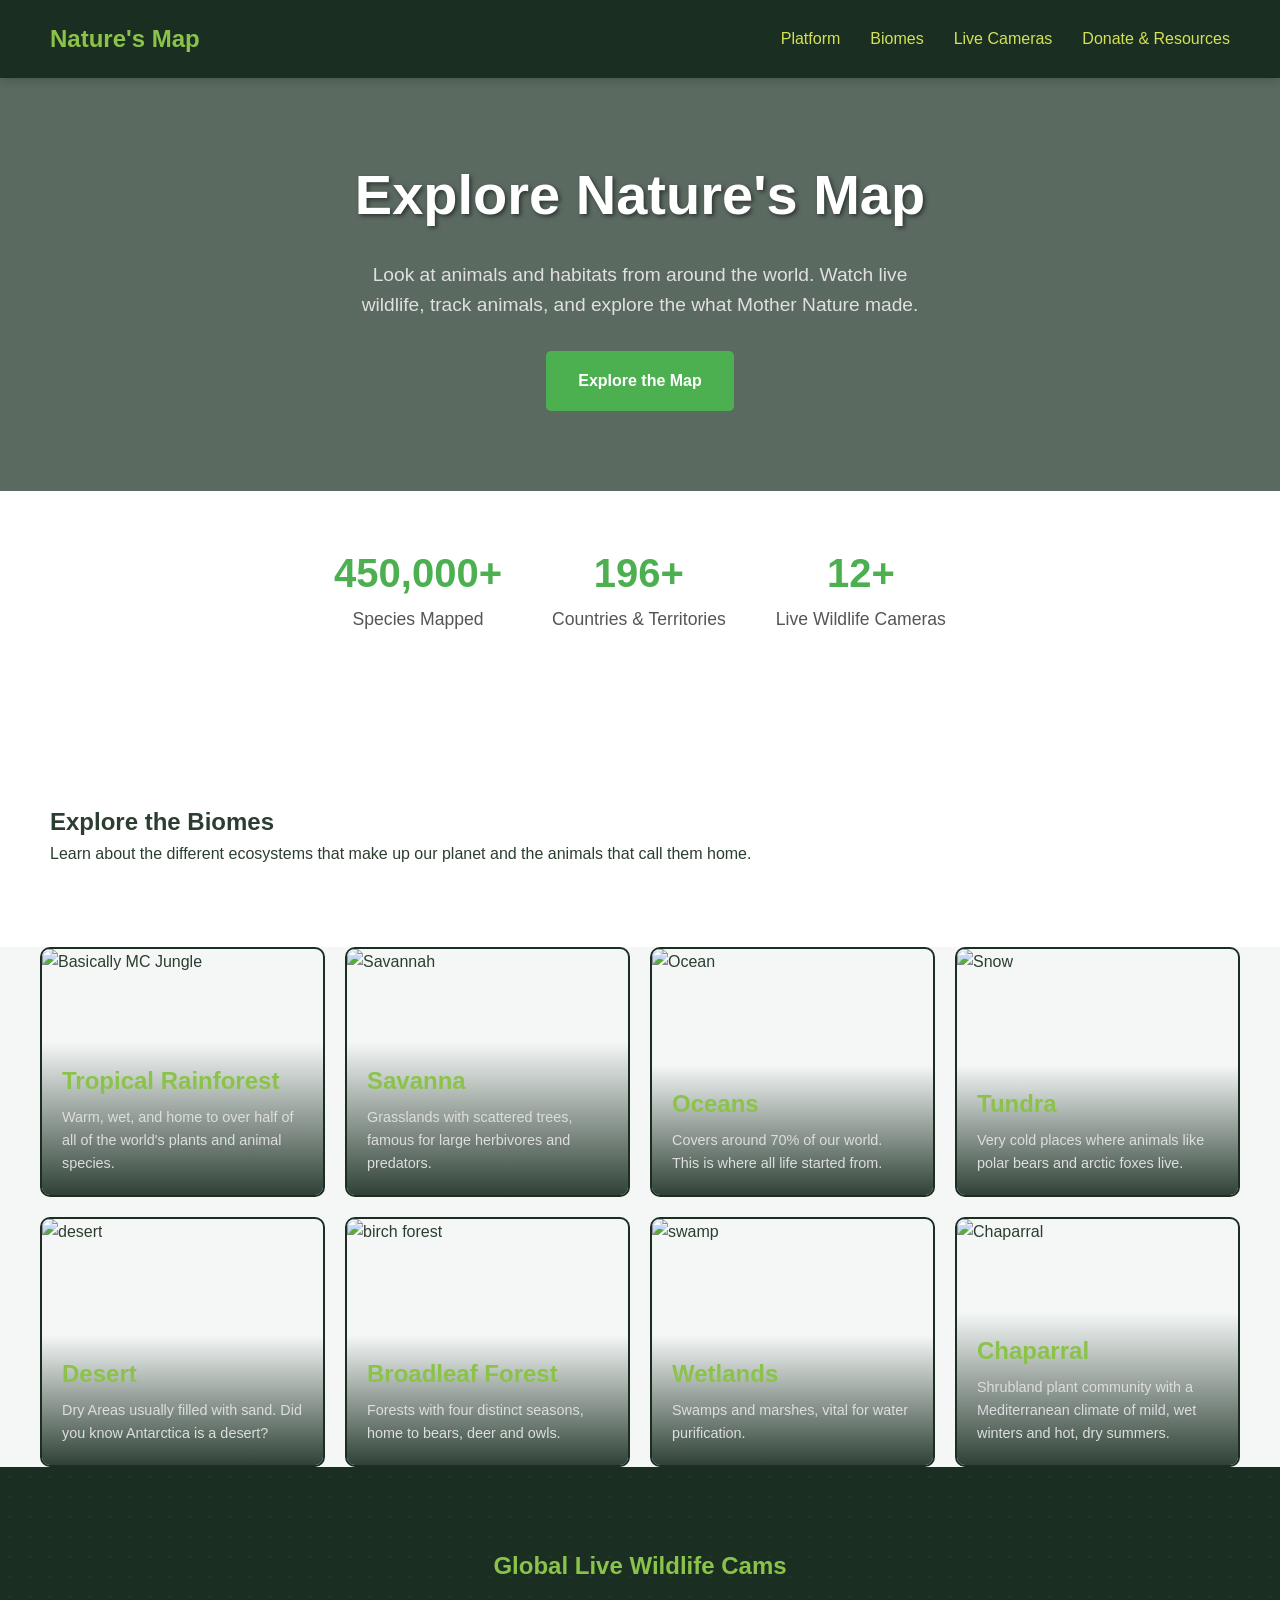
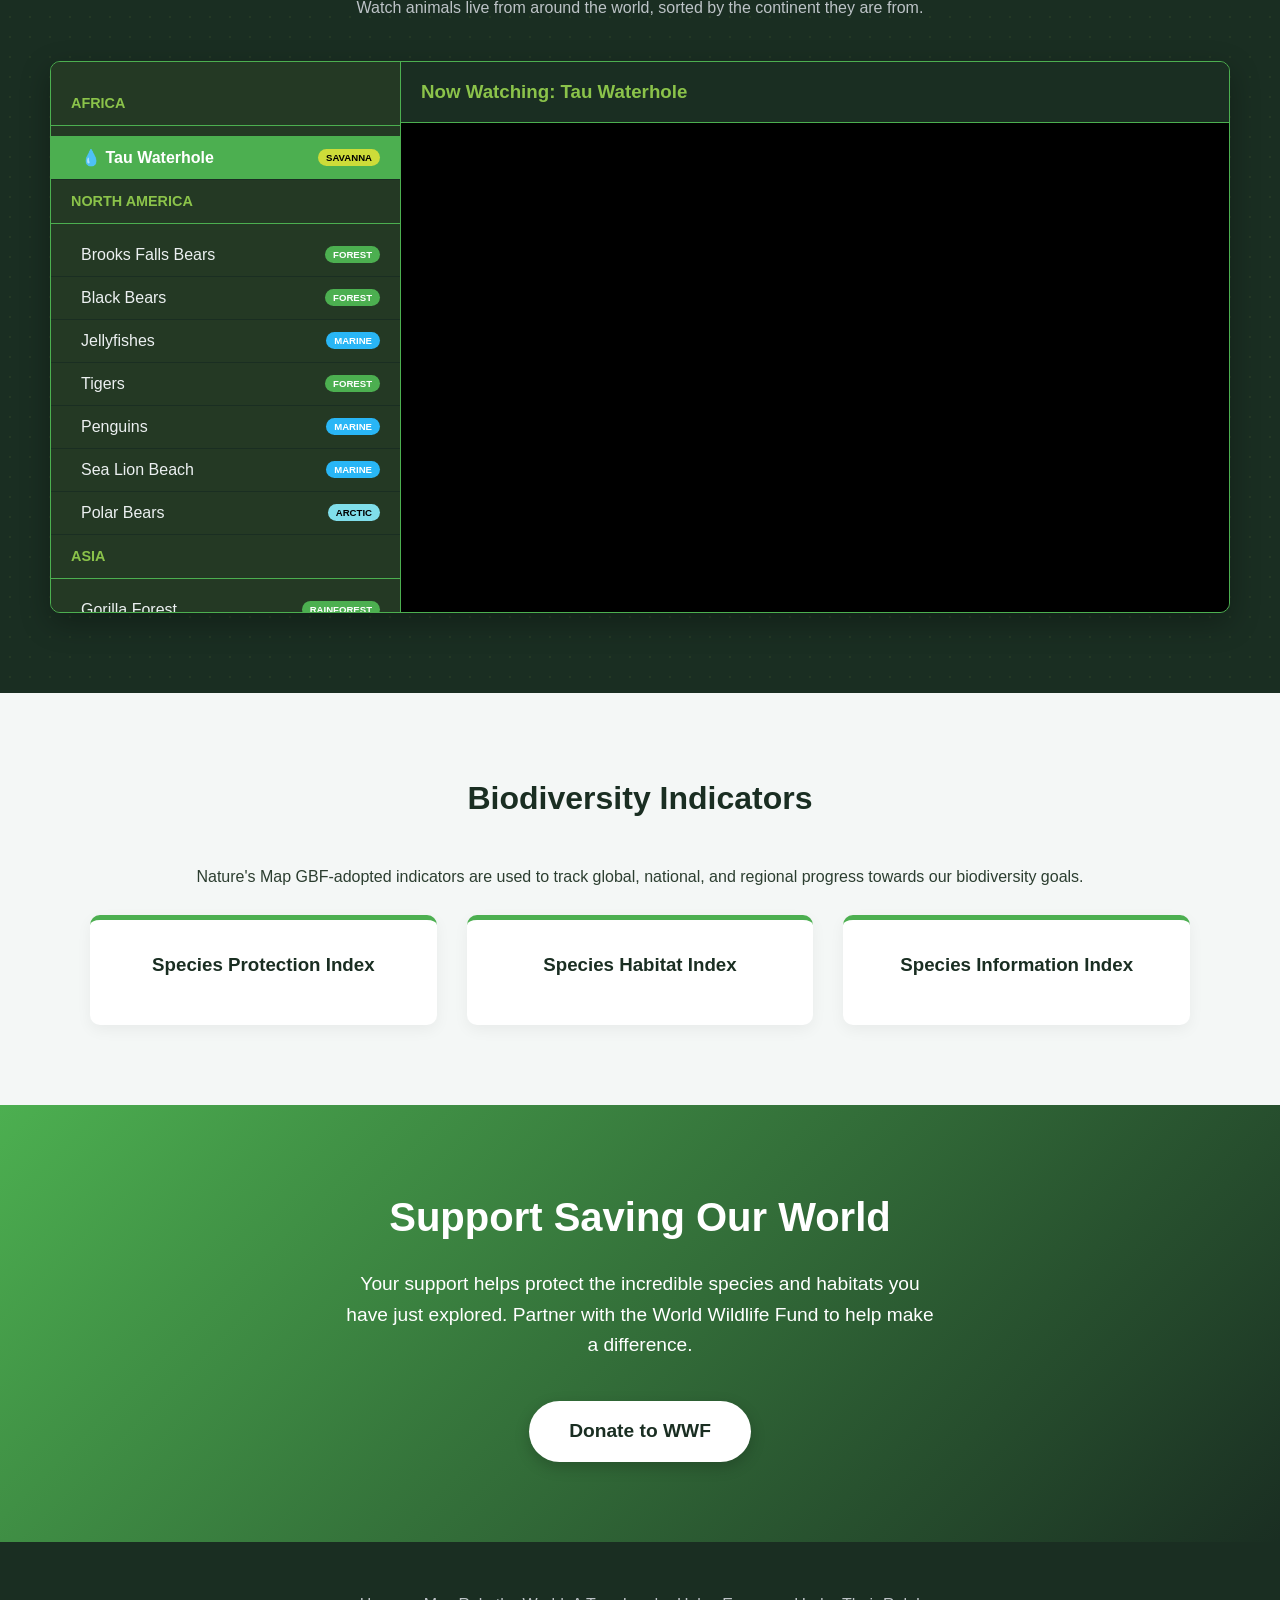
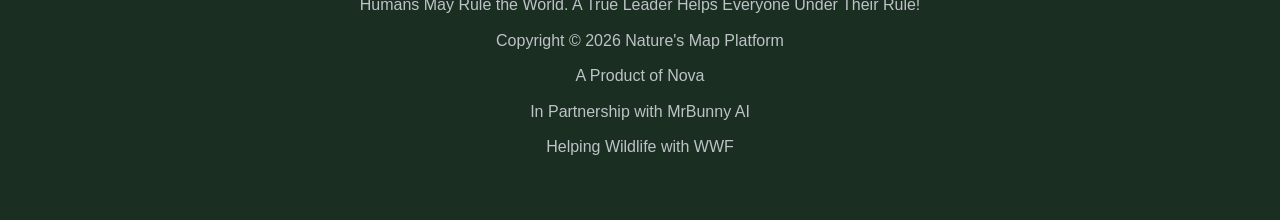
==== index.html @ b5d1df1a "Add partnership information to footer in index.html" ====
<!DOCTYPE html>
<html lang="en">
<head>
    <meta charset="UTF-8">
    <meta name="viewport" content="width=device-width, initial-scale=1.0">
    <title>Nature's Map</title>
    <link rel="stylesheet" href="https://unpkg.com/leaflet@1.9.4/dist/leaflet.css" />
    <script src="https://unpkg.com/leaflet@1.9.4/dist/leaflet.js"></script>
    <link rel="stylesheet" href="style.css">
    <style>
        .cams-db { display: flex; max-width: 1200px; margin: 0 auto; background: #243924; border-radius: 10px; overflow: hidden; box-shadow: 0 10px 30px rgba(0,0,0,0.3); text-align: left; border: 1px solid #4caf50; }
        .cams-db > div:first-child { width: 350px; background: #243924; padding: 20px 0; overflow-y: auto; border-right: 1px solid #4caf50; max-height: 550px; display: flex; flex-direction: column; }
        .cams-db h4 { color: #8bc34a; padding: 10px 20px; text-transform: uppercase; font-size: 0.9rem; border-bottom: 1px solid #4caf50; margin-bottom: 10px; width: 100%; }
        .ani-btn { display: flex; align-items: center; width: 100%; text-align: left; background: none; border: none; color: #ecf0f1; padding: 12px 20px; cursor: pointer; font-size: 1rem; transition: background 0.2s; border-bottom: 1px solid #1a2e22; }
        .ani-btn:hover { background: #1a2e22; }
        .ani-btn.active { background: #4caf50; color: #fff; font-weight: bold; }
        .ani-btn span { margin-left: 10px; flex: 1; }
        .tag-arctic { background: #80deea; color: #000; }
    </style>
</head>
<body>
    <nav>
        <div class="logo" onclick="closeMap()">Nature's Map</div>
        <ul class="nav-links">
            <li><a href="#" onclick="closeMap()">Platform</a></li>
            <li><a href="#" onclick="closeMap()">Biomes</a></li>
            <li><a href="#" onclick="closeMap()">Live Cameras</a></li>
            <li><a href="#" onclick="closeMap()">Donate & Resources</a></li>
        </ul>
    </nav>

    
    <div class="hero">
        <h1>Explore Nature's Map</h1>
        <p>Look at animals and habitats from around the world. Watch live wildlife, track animals, and explore the what Mother Nature made.</p>
        <a href="#" class="btn-maps" onclick="openMap()">Explore the Map</a>
    </div>

    <div class="stats">
        <div class="stat-item">
            <h2>450,000+</h2>
            <p>Species Mapped</p>
        </div>
        <div class="stat-item">
            <h2>196+</h2>
            <p>Countries & Territories</p>
        </div>
        <div class="stat-item">
            <h2>12+</h2>
            <p>Live Wildlife Cameras</p>
        </div>
    </div>
    <div class="biomes-section" id="biomes">
        <div class="sectioon" style="padding: 0 0 40px 0;"></div>
            <h2>Explore the Biomes</h2>
            <p>Learn about the different ecosystems that make up our planet and the animals that call them home.</p>
    </div>
    <div class="biomes-grid">
            <div class="biome-card">
                <img src="https://images.unsplash.com/photo-1448375240586-882707db888b?auto=format&fit=crop&w=600&q=80" alt="Basically MC Jungle">
                <div class="biome-overlay"><h3>Tropical Rainforest</h3><p>Warm, wet, and home to over half of all of the world's plants and animal species.</p></div>

                
        </div>
        <div class="biome-card">
            <img src="https://z-cdn-media.chatglm.cn/files/78581ee8-6eda-4c8f-9c60-11cc420b8a8e.png?auth_key=1888118725-9c6666dca1d24fb28be0aea1ed9c2e12-0-38810324a7c1fdd22aefc93c04fa98d7" alt="Savannah">
            <div class="biome-overlay"><h3>Savanna</h3><p>Grasslands with scattered trees, famous for large herbivores and predators.</p></div>
        </div>
        <div class="biome-card">
            <img src="https://images.unsplash.com/photo-1437622368342-7a3d73a34c8f?auto=format&fit=crop&w=600&q=80" alt="Ocean">
            <div class="biome-overlay"><h3>Oceans</h3><p>Covers around 70% of our world. This is where all life started from.</p></div>
        </div>
        <div class="biome-card">
            <img src="https://images.unsplash.com/photo-1418985991508-e47386d96a71?auto=format&fit=crop&w=600&q=80" alt="Snow">
            <div class="biome-overlay"><h3>Tundra</h3><p>Very cold places where animals like polar bears and arctic foxes live.</p></div>
        </div>
        <div class="biome-card">
            <img src="https://z-cdn-media.chatglm.cn/files/7d411faf-eb72-45a0-9a26-0dde66cd5daa.png?auth_key=1888118725-fe78f7a939ec4f0487413a349cfc3e0e-0-0199ac3002f2b4810fffa8d564c96b43" alt="desert">
            <div class="biome-verlay"><h3>Desert</h3><p>Dry Areas usually filled with sand. Did you know Antarctica is a desert?</p></div>
        </div>
        <div class="biome-card">
            <img src="https://images.unsplash.com/photo-1441974231531-c6227db76b6e?auto=format&fit=crop&w=600&q=80" alt="birch forest">
            <div class="biome-overlay"><h3>Broadleaf Forest</h3><p>Forests with four distinct seasons, home to bears, deer and owls.</p></div>
        </div>
        <div class="biome-card">
            <img src="https://z-cdn-media.chatglm.cn/files/a0f7ce0b-39e7-4372-b37d-028a500e94f6.png?auth_key=1888118464-babb4667e6dc4804b465d8ebde73b43d-0-09e7ad2fb97f741f1f9c3e1fca377e64" alt="swamp">
            <div class="biome-overlay"><h3>Wetlands</h3><p>Swamps and marshes, vital for water purification.</p></div>
        </div>
        <div class="biome-card">
            <img src="https://www.activewild.com/wp-content/uploads/2016/05/Wild-Cats-List-Puma.jpg" alt="Chaparral">
            <div class="biome-overlay"><h3>Chaparral</h3><p>Shrubland plant community with a Mediterranean climate of mild, wet winters and hot, dry summers.</p></div>
        </div>
    </div>
    <div class="zoo-cams" id="cam">
        <h2>Global Live Wildlife Cams</h2>
        <p>Watch animals live from around the world, sorted by the continent they are from.</p>
        <div class="cams-db">
            <div class="cams-sidebar">
                <h4>Africa</h4>
                <button class="ani-btn active" onclick="switchCam('Tau Waterhole (Madikwe)', 'DsNtwGJXTTs')"><span>💧 Tau Waterhole</span><div class="biome-tag tag-savanna">Savanna</div></button>
                
                <h4>North America</h4>
                <button class="ani-btn" onclick="switchCam('Brooks Falls Brown Bears', 'J7ZrIDvqlic')"><span>Brooks Falls Bears</span><div class="biome-tag tag-forest">Forest</div></button>
                <button class="ani-btn" onclick="switchCam('Black Bear (Anan Observatory)', 'RhP-_jX8-Zs')"><span>Black Bears</span><div class="biome-tag tag-forest">Forest</div></button>
                <button class="ani-btn" onclick="switchCam('West Coast Sea Nettles', 'IYG9fnz40-E')"><span>Jellyfishes</span><div class="biome-tag tag-marine">Marine</div></button>
                <button class="ani-btn" onclick="switchCam('Tigers (Turpentine Creek)', 'eeMDlq_kQpQ')"><span>Tigers</span><div class="biome-tag tag-forest">Forest</div></button>
                <button class="ani-btn" onclick="switchCam('Saint Louis Zoo Penguins', 'hHLlZhianIQ')"><span>Penguins</span><div class="biome-tag tag-marine">Marine</div></button>
                <button class="ani-btn" onclick="switchCam('Sea Lion Beach (OrcaLab)', '-uooI2satIQ')"><span>Sea Lion Beach</span><div class="biome-tag tag-marine">Marine</div></button>
                <button class="ani-btn" onclick="switchCam('Polar Bear (Kansas City Zoo)', 'BSUnBPvX9K4')"><span>Polar Bears </span><div class="biome-tag tag-arctic">Arctic</div></button> 
                <h4>Asia</h4>
                <button class="ani-btn" onclick="switchCam('Gorilla Forest Corridor', 'YaDkA5CkFXk')"><span>Gorilla Forest</span><div class="biome-tag tag-forest">Rainforest</div></button>
                <button class="ani-btn" onclick="switchCam('Giant Panda Yard (Gengda)', 'BsZEOvS3qTM')"><span>Giant Pandas</span><div class="biome-tag tag-forest">Bamboo Forest</div></button>

                
                <h4>Oceania</h4>
                <button class="ani-btn" onclick="switchCam('Zoos Victoria Snow Leopard', '4wb6o3QvrxY')"><span>Snow Leopards</span><div class="biome-tag tag-tundra">Tundra</div></button>
                <button class="ani-btn" onclick="switchCam('Zoos Victoria Penguins', '3CAU9Ex_GKk')"><span>Penguins</span><div class="biome-tag tag-marine">Marine</div></button>
            </div>
            <div class="video-main">
                <div class="video-header">
                    <h3 id="cam-title">Now Watching: Tau Waterhole</h3>
                </div>
                <div class="video-wrapper">
                    <iframe id="live-cam-iframe" src="https://www.youtube.com/embed/DsNtwGJXTTs?autoplay=1&mute=1" title="Live Wildlife Cam" frameborder="0" allow="accelerometer; clipboard-write; encrypted-media; gyroscope; picture-in-picture" allowfullscreen></iframe>
                </div>
            </div>
        </div>
    </div>
    <div class="section">
        <h2>Biodiversity Indicators</h2>
        <p>Nature's Map GBF-adopted indicators are used to track global, national, and regional progress towards our biodiversity goals.</p>
        <br>
        <div class="cards">
            <div class="card"><h3>Species Protection Index</h3></div>
            <div class="card"><h3>Species Habitat Index</h3></div>
            <div class="card"><h3>Species Information Index</h3></div>
        </div>
    </div>
    <div class="donate-section">
        <h2>Support Saving Our World</h2>
        <p>Your support helps protect the incredible species and habitats you have just explored. Partner with the World Wildlife Fund to help make a difference.</p>
        <a href="https://www.worldwildlife.org/about/" target="_blank" class="btn-donate">Donate to WWF</a>
    </div>


    <footer>
        <p>Humans May Rule the World. A True Leader Helps Everyone Under Their Rule!</p>
        <p>Copyright © 2026 Nature's Map Platform</p>
        <p>A Product of Nova</p>
        <p>In Partnership with MrBunny AI</p>
        <p>Helping Wildlife with WWF</p>
    </footer>
    <div id="map-section">
        <div class="map-header"><h2>Global Wildlife Habitats</h2></div>
        <button class="close-map" onclick="closeMap()">Exit Map</button>
        <div id="map"></div>
    </div>


</body>
</html>
---- style.css ----
* { margin: 0; padding: 0; box-sizing: border-box; font-family: -apple-system, BlinkMacSystemFont, "Segoe UI", Roboto, Helvetica, Arial, sans-serif; scroll-behavior: smooth; }
body { background: #f4f7f6; color: #2c3e30; line-height: 1.6; }

nav { background: #1a2e22; padding: 20px 50px; display: flex; justify-content: space-between; align-items: center; box-shadow: 0 2px 10px rgba(0,0,0,0.2); position: fixed; width: 100%; top: 0; z-index: 1000; }
.logo { font-size: 1.5rem; font-weight: bold; color: #8bc34a; cursor: pointer; display: flex; align-items: center; gap: 10px; }
.nav-links { list-style: none; display: flex; gap: 30px; }
.nav-links a { text-decoration: none; color: #d4e157; font-weight: 500; transition: color 0.3s; }
.nav-links a:hover { color: #fff; }

.hero { text-align: center; padding: 150px 20px 80px; background: linear-gradient(rgba(26, 46, 34, 0.7), rgba(26, 46, 34, 0.7)), url('https://images.unsplash.com/photo-1441974231531-c6227db76b6e?auto=format&fit=crop&w=1400&q=80') center/cover no-repeat; color: #fff; }
.hero h1 { font-size: 3.5rem; margin-bottom: 20px; color: #fff; text-shadow: 2px 2px 4px rgba(0,0,0,0.5); }
.hero p { max-width: 600px; margin: 0 auto 30px; font-size: 1.2rem; color: #e0e0e0; }
.btn-maps { background: #4caf50; color: #fff; padding: 15px 30px; border-radius: 5px; text-decoration: none; font-weight: bold; display: inline-block; transition: background 0.3s; border: 2px solid #4caf50; }
.btn-maps:hover { background: #fff; color: #1a2e22; border-color: #fff; }

.stats { display: flex; justify-content: center; gap: 50px; padding: 50px; background: #fff; flex-wrap: wrap; }
.stat-item { text-align: center; }
.stat-item h2 { font-size: 2.5rem; color: #4caf50; }
.stat-item p { font-size: 1.1rem; color: #555; }

.section { padding: 80px 50px; text-align: center; max-width: 1200px; margin: 0 auto; }
.section h2 { font-size: 2rem; margin-bottom: 40px; color: #1a2e22; }
.cards { display: grid; grid-template-columns: repeat(auto-fit, minmax(300px, 1fr)); gap: 30px; }
.card { background: #fff; padding: 30px; border-radius: 10px; box-shadow: 0 5px 15px rgba(0,0,0,0.05); transition: transform 0.3s; border-top: 5px solid #4caf50; }
.card:hover { transform: translateY(-5px); box-shadow: 0 8px 20px rgba(0,0,0,0.1); }
.card h3 { margin-bottom: 15px; color: #1a2e22; }

.zoo-cams { background: #1a2e22; background-image: radial-gradient(#243924 1px, transparent 1px); background-size: 20px 20px; color: #fff; padding: 80px 50px; text-align: center; }
.zoo-cams h2 { color: #8bc34a; margin-bottom: 10px; }
.zoo-cams p { color: #bdc3c7; margin-bottom: 40px; }
.cams-db { display: flex; max-width: 1200px; margin: 0 auto; background: #243924; border-radius: 10px; overflow: hidden; box-shadow: 0 10px 30px rgba(0,0,0,0.3); text-align: left; border: 1px solid #4caf50; }
.cams-db h4 { color: #8bc34a; padding: 10px 20px; text-transform: uppercase; font-size: 0.9rem; border-bottom: 1px solid #4caf50; margin-bottom: 10px; width: 100%; }
.ani-btn { display: flex; align-items: center; width: 100%; text-align: left; background: none; border: none; color: #ecf0f1; padding: 12px 20px; cursor: pointer; font-size: 1rem; transition: background 0.2s; border-bottom: 1px solid #1a2e22; }
.ani-btn:hover { background: #1a2e22; }
.ani-btn.active { background: #4caf50; color: #fff; font-weight: bold; }

.ani-btn span { margin-left: 10px; flex: 1; }
.biome-tag { font-size: 0.6rem; padding: 3px 8px; border-radius: 10px; text-transform: uppercase; font-weight: bold; color: #000; }
.tag-marine { background: #29b6f6; color: #fff; }
.tag-desert { background: #ffeb3b; color: #000; }
.tag-savanna { background: #cddc39; color: #000; }
.tag-rainforest { background: #2e7d32; color: #fff; }
.tag-forest { background: #4caf50; color: #fff; }
.tag-tundra { background: #e0f7fa; color: #000; }
.tag-arctic { background: #80deea; color: #000; }

.video-main { flex: 1; display: flex; flex-direction: column; }
.video-header { padding: 15px 20px; background: #1a2e22; border-bottom: 1px solid #4caf50; }
.video-header h3 { color: #8bc34a; margin: 0; }
.video-wrapper { flex: 1; aspect-ratio: 16/9; background: #000; }
.video-wrapper iframe { width: 100%; height: 100%; border: none; }

.biomes-section { background: #fff; padding: 80px 50px; }
.biomes-grid { display: grid; grid-template-columns: repeat(auto-fit, minmax(250px, 1fr)); gap: 20px; max-width: 1200px; margin: 0 auto; }
.biome-card { position: relative; height: 250px; border-radius: 10px; overflow: hidden; cursor: pointer; transition: transform 0.3s; border: 2px solid #1a2e22; }
.biome-card:hover { transform: scale(1.02); }
.biome-card img { width: 100%; height: 100%; object-fit: cover; }
.biome-overlay, .biome-verlay { position: absolute; bottom: 0; left: 0; right: 0; background: linear-gradient(transparent, rgba(26, 46, 34, 0.9)); color: #fff; padding: 20px; }
.biome-overlay h3, .biome-verlay h3 { margin: 0; font-size: 1.5rem; color: #8bc34a; }
.biome-overlay p, .biome-verlay p { font-size: 0.9rem; margin-top: 5px; color: #ddd; }

#map-section { display: none; position: fixed; top: 0; left: 0; width: 100%; height: 100%; z-index: 2000; background: #fff; }
#map { width: 100%; height: 100%; }
.close-map { position: absolute; top: 20px; right: 20px; z-index: 5000; background: #ff5f56; color: #fff; border: none; padding: 10px 20px; border-radius: 5px; cursor: pointer; font-weight: bold; font-size: 16px; }
.map-header { position: absolute; top: 20px; left: 50%; transform: translateX(-50%); z-index: 5000; background: rgba(26, 46, 34, 0.9); padding: 10px 30px; border-radius: 30px; box-shadow: 0 2px 10px rgba(0,0,0,0.2); }
.map-header h2 { margin: 0; font-size: 1.2rem; color: #8bc34a; }

.donate-section { background: linear-gradient(135deg, #4caf50 0%, #1a2e22 100%); color: #fff; padding: 80px 20px; text-align: center; }
.donate-section h2 { font-size: 2.5rem; margin-bottom: 20px; }
.donate-section p { max-width: 600px; margin: 0 auto 40px; font-size: 1.2rem; }
.btn-donate { background: #fff; color: #1a2e22; padding: 15px 40px; border-radius: 50px; text-decoration: none; font-weight: bold; font-size: 1.2rem; display: inline-block; transition: transform 0.3s, box-shadow 0.3s; box-shadow: 0 5px 15px rgba(0,0,0,0.2); }
.btn-donate:hover { transform: translateY(-3px); box-shadow: 0 8px 20px rgba(0,0,0,0.3); }

footer { background: #1a2e22; color: #fff; padding: 50px; text-align: center; }
footer p { margin-bottom: 10px; color: #bdc3c7; }

#mrbunny-fab { position: fixed; bottom: 24px; right: 24px; width: 54px; height: 54px; background: #4caf50; border-radius: 50%; border: 2px solid #8bc34a; font-size: 1.45rem; cursor: pointer; box-shadow: 0 4px 18px rgba(0,0,0,.65); display: flex; align-items: center; justify-content: center; z-index: 2147483647; transition: transform .15s; user-select: none; }
#mrbunny-fab:hover { transform: scale(1.1); }
#mrbunny-panel { position: fixed; bottom: 90px; right: 24px; width: 320px; height: 430px; background: #243924; border: 1px solid #4caf50; border-radius: 6px; box-shadow: 0 10px 44px rgba(0,0,0,.9); z-index: 2147483646; display: none; flex-direction: column; overflow: hidden; font-family: 'Segoe UI', sans-serif; }
#mrbunny-panel.bopen { display: flex; }
#bhdr { background: #1a2e22; padding: 12px 14px; display: flex; align-items: center; gap: 10px; border-bottom: 1px solid #4caf50; flex-shrink: 0; }
#bav { width: 32px; height: 32px; background: #4caf50; border-radius: 50%; display: flex; align-items: center; justify-content: center; font-size: 1rem; color: #fff; }
#bhtx { flex: 1; } #btitle { color: #fff; font-weight: 700; font-size: .88rem; } #bsub { color: #8bc34a; font-size: .65rem; margin-top: 1px; }
#bmsgs { flex: 1; overflow-y: auto; padding: 12px 10px; display: flex; flex-direction: column; gap: 8px; background: #243924; }
#bmsgs::-webkit-scrollbar { width: 3px; } #bmsgs::-webkit-scrollbar-thumb { background: #4caf50; border-radius: 2px; }
.bwb { display: flex; flex-direction: column; align-items: flex-start; } .bwu { display: flex; flex-direction: column; align-items: flex-end; }
.blb { font-size: .6rem; color: #8bc34a; margin-bottom: 2px; } .blu { font-size: .6rem; color: #8bc34a; margin-bottom: 2px; }
.bbot { background: #1a2e22; color: #ecf0f1; border: 1px solid #4caf50; border-radius: 2px 10px 10px 10px; padding: 8px 11px; font-size: .8rem; line-height: 1.55; max-width: 93%; }
.busr { background: #4caf50; color: #fff; border-radius: 10px 2px 10px 10px; padding: 8px 11px; font-size: .8rem; line-height: 1.55; max-width: 93%; font-weight: 600; }
.btyp { color: #8bc34a; font-size: .75rem; font-style: italic; padding: 2px; }
#bbar { display: flex; border-top: 1px solid #4caf50; background: #1a2e22; flex-shrink: 0; }
#binp { flex: 1; background: #243924; border: 1px solid #4caf50; color: #ecf0f1; outline: none; font-size: .82rem; padding: 11px 12px; font-family: inherit; }
#binp::placeholder { color: #8bc34a; }
#binp:focus { border-color: #8bc34a; }
#bbtn { background: #4caf50; border: none; color: #fff; font-weight: 700; font-size: .9rem; padding: 0 16px; cursor: pointer; transition: background .15s; }
#bbtn:hover { background: #8bc34a; } #bbtn:disabled { background: #7f8c8d; cursor: not-allowed; }
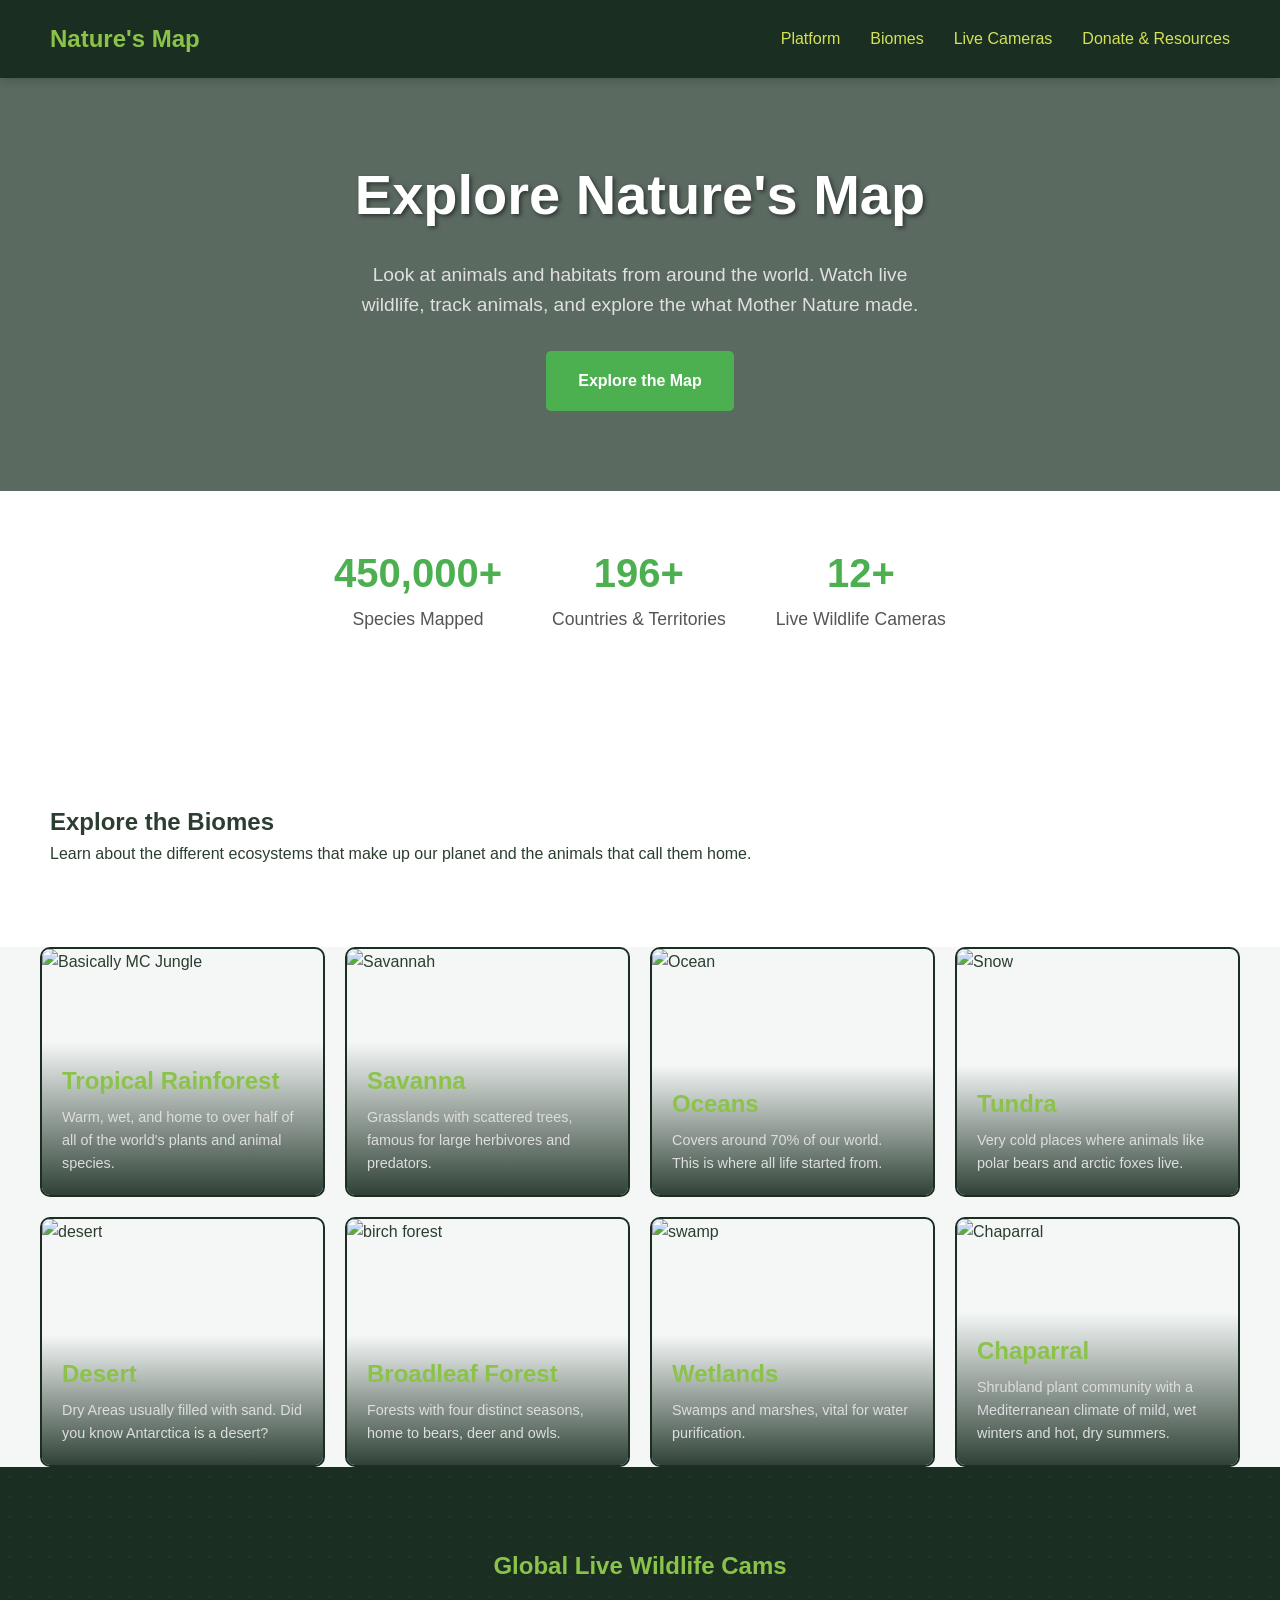
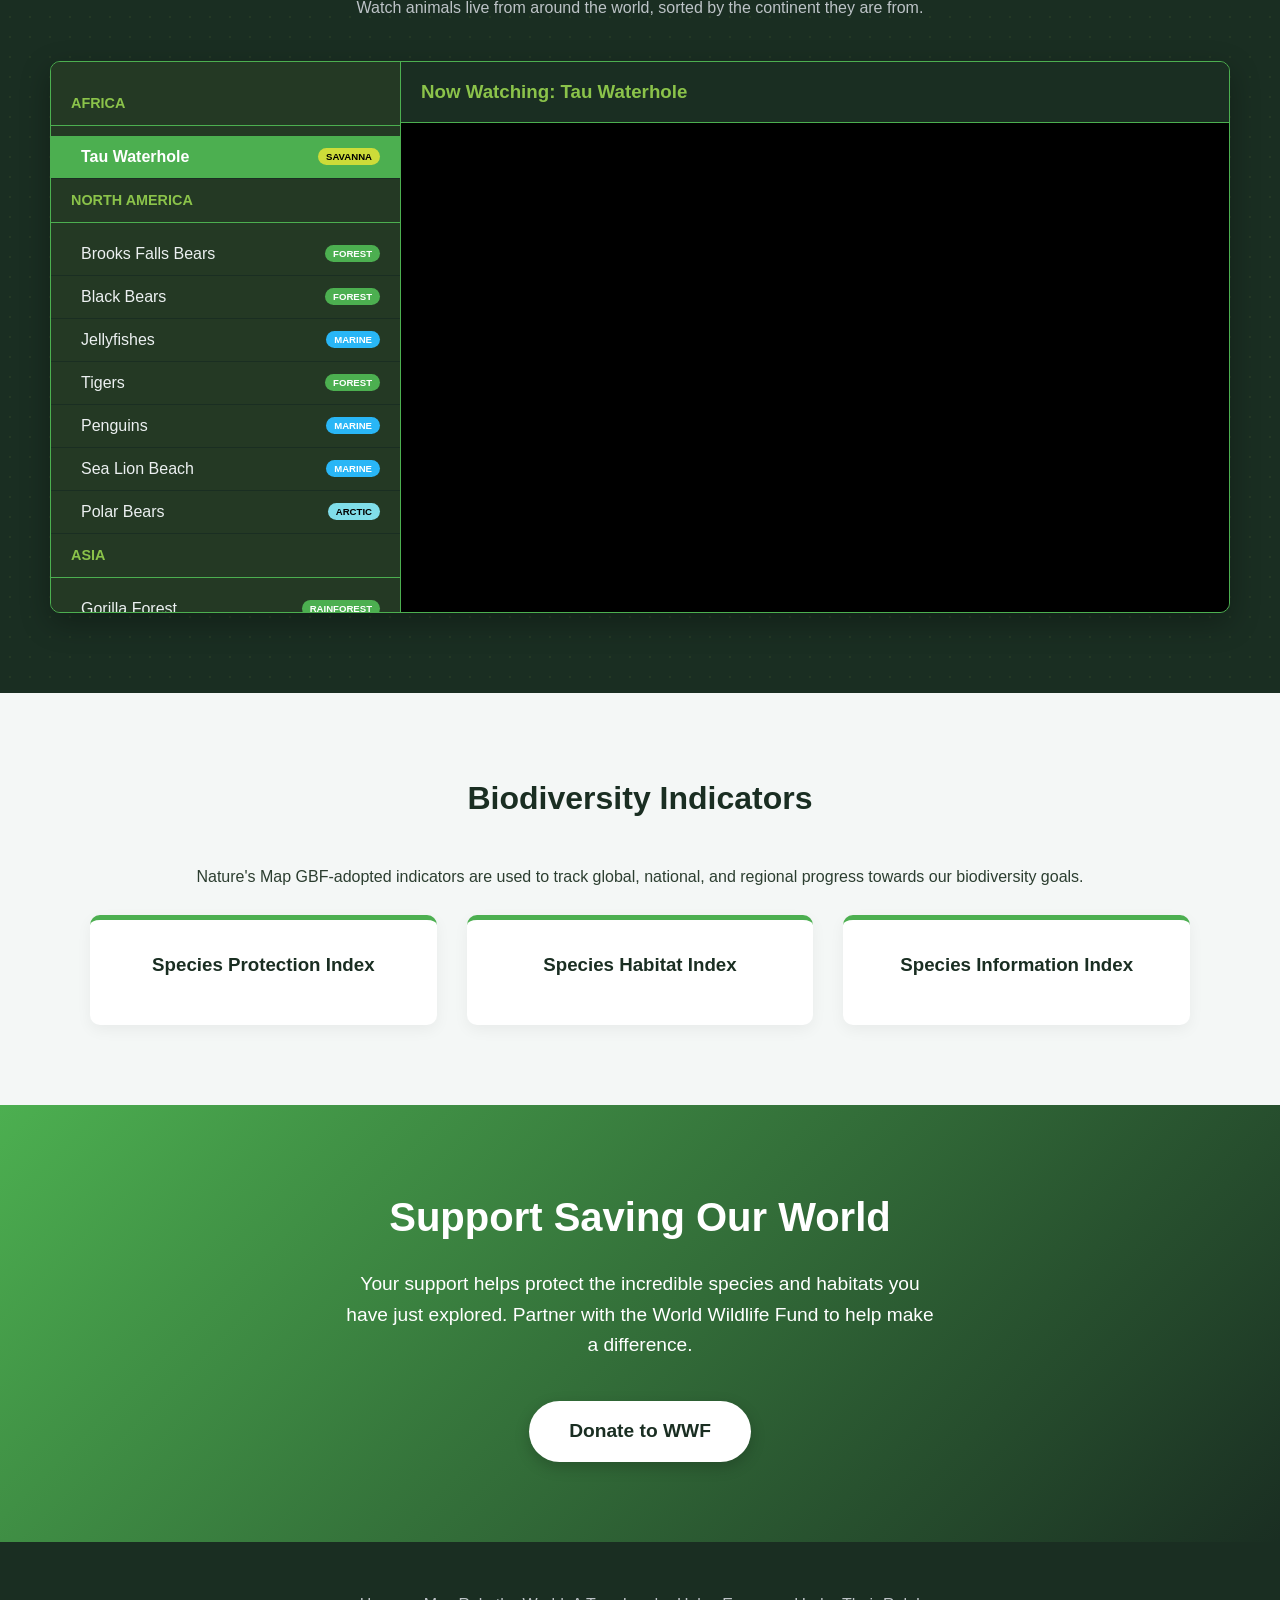
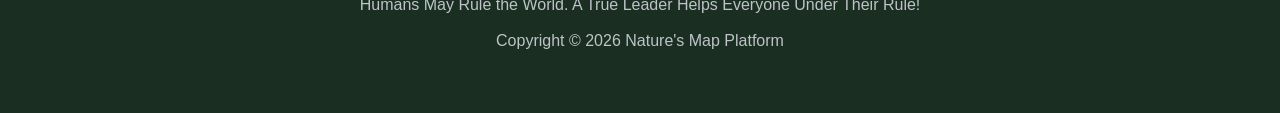
==== commit 955a9bee: "Update biome images and footer content Updated image sources for biome cards and removed unnecessary" ====
--- a/index.html
+++ b/index.html
@@ -59,11 +59,9 @@
             <div class="biome-card">
                 <img src="https://images.unsplash.com/photo-1448375240586-882707db888b?auto=format&fit=crop&w=600&q=80" alt="Basically MC Jungle">
                 <div class="biome-overlay"><h3>Tropical Rainforest</h3><p>Warm, wet, and home to over half of all of the world's plants and animal species.</p></div>
-
-                
         </div>
         <div class="biome-card">
-            <img src="https://z-cdn-media.chatglm.cn/files/78581ee8-6eda-4c8f-9c60-11cc420b8a8e.png?auth_key=1888118725-9c6666dca1d24fb28be0aea1ed9c2e12-0-38810324a7c1fdd22aefc93c04fa98d7" alt="Savannah">
+            <img src="https://images.unsplash.com/photo-1500382017468-9049fed747ef?auto=format&fit=crop&w=600&q=80" alt="Savannah">
             <div class="biome-overlay"><h3>Savanna</h3><p>Grasslands with scattered trees, famous for large herbivores and predators.</p></div>
         </div>
         <div class="biome-card">
@@ -75,7 +73,7 @@
             <div class="biome-overlay"><h3>Tundra</h3><p>Very cold places where animals like polar bears and arctic foxes live.</p></div>
         </div>
         <div class="biome-card">
-            <img src="https://z-cdn-media.chatglm.cn/files/7d411faf-eb72-45a0-9a26-0dde66cd5daa.png?auth_key=1888118725-fe78f7a939ec4f0487413a349cfc3e0e-0-0199ac3002f2b4810fffa8d564c96b43" alt="desert">
+            <img src="https://images.unsplash.com/photo-1547973268-79c95f4ab59a?auto=format&fit=crop&w=600&q=80" alt="desert">
             <div class="biome-verlay"><h3>Desert</h3><p>Dry Areas usually filled with sand. Did you know Antarctica is a desert?</p></div>
         </div>
         <div class="biome-card">
@@ -83,11 +81,11 @@
             <div class="biome-overlay"><h3>Broadleaf Forest</h3><p>Forests with four distinct seasons, home to bears, deer and owls.</p></div>
         </div>
         <div class="biome-card">
-            <img src="https://z-cdn-media.chatglm.cn/files/a0f7ce0b-39e7-4372-b37d-028a500e94f6.png?auth_key=1888118464-babb4667e6dc4804b465d8ebde73b43d-0-09e7ad2fb97f741f1f9c3e1fca377e64" alt="swamp">
+            <img src="https://images.unsplash.com/photo-1473506635776-ce0d59d5b58a?auto=format&fit=crop&w=600&q=80" alt="swamp">
             <div class="biome-overlay"><h3>Wetlands</h3><p>Swamps and marshes, vital for water purification.</p></div>
         </div>
         <div class="biome-card">
-            <img src="https://www.activewild.com/wp-content/uploads/2016/05/Wild-Cats-List-Puma.jpg" alt="Chaparral">
+            <img src="https://images.unsplash.com/photo-1505765050516-f8a6315e7f76?auto=format&fit=crop&w=600&q=80" alt="Chaparral">
             <div class="biome-overlay"><h3>Chaparral</h3><p>Shrubland plant community with a Mediterranean climate of mild, wet winters and hot, dry summers.</p></div>
         </div>
     </div>
@@ -97,7 +95,7 @@
         <div class="cams-db">
             <div class="cams-sidebar">
                 <h4>Africa</h4>
-                <button class="ani-btn active" onclick="switchCam('Tau Waterhole (Madikwe)', 'DsNtwGJXTTs')"><span>💧 Tau Waterhole</span><div class="biome-tag tag-savanna">Savanna</div></button>
+                <button class="ani-btn active" onclick="switchCam('Tau Waterhole (Madikwe)', 'DsNtwGJXTTs')"><span>Tau Waterhole</span><div class="biome-tag tag-savanna">Savanna</div></button>
                 
                 <h4>North America</h4>
                 <button class="ani-btn" onclick="switchCam('Brooks Falls Brown Bears', 'J7ZrIDvqlic')"><span>Brooks Falls Bears</span><div class="biome-tag tag-forest">Forest</div></button>
@@ -146,9 +144,6 @@
     <footer>
         <p>Humans May Rule the World. A True Leader Helps Everyone Under Their Rule!</p>
         <p>Copyright © 2026 Nature's Map Platform</p>
-        <p>A Product of Nova</p>
-        <p>In Partnership with MrBunny AI</p>
-        <p>Helping Wildlife with WWF</p>
     </footer>
     <div id="map-section">
         <div class="map-header"><h2>Global Wildlife Habitats</h2></div>
@@ -156,6 +151,6 @@
         <div id="map"></div>
     </div>
 
-
+    <script src="script.js"></script>
 </body>
 </html>
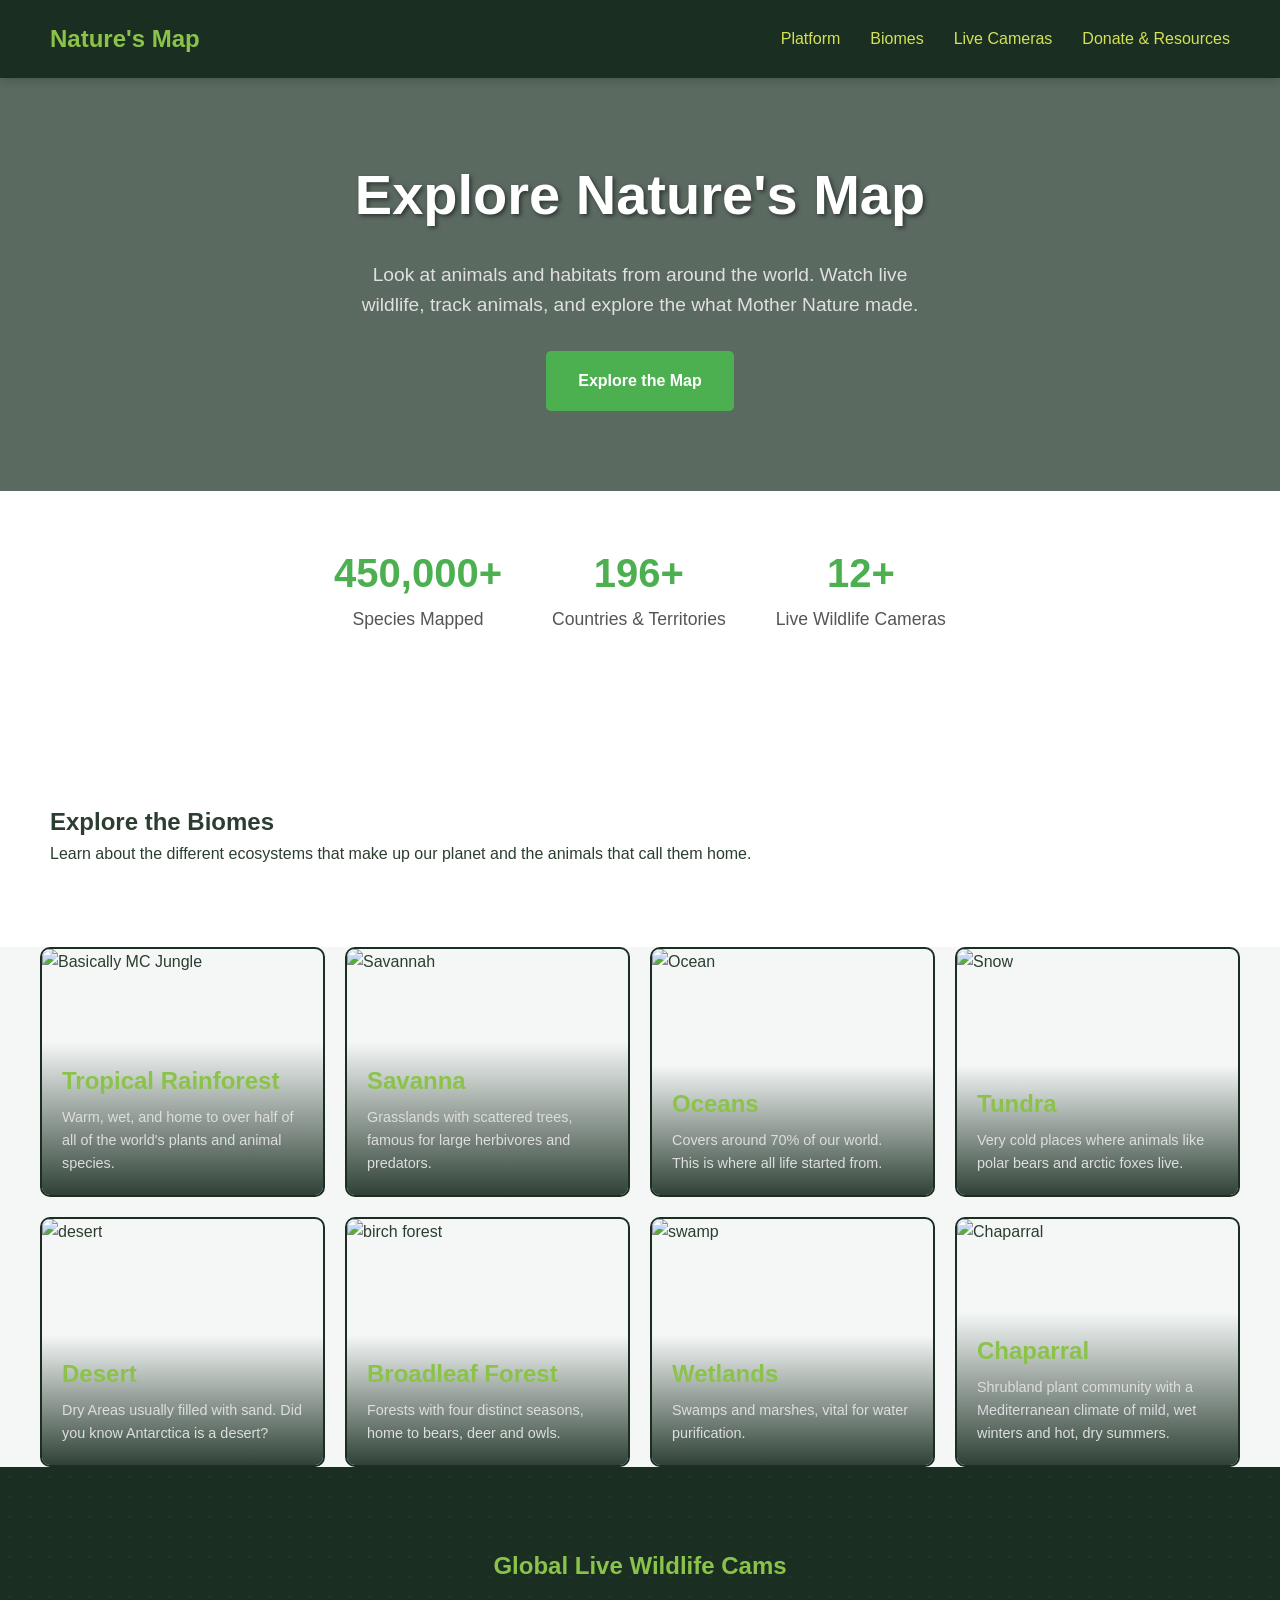
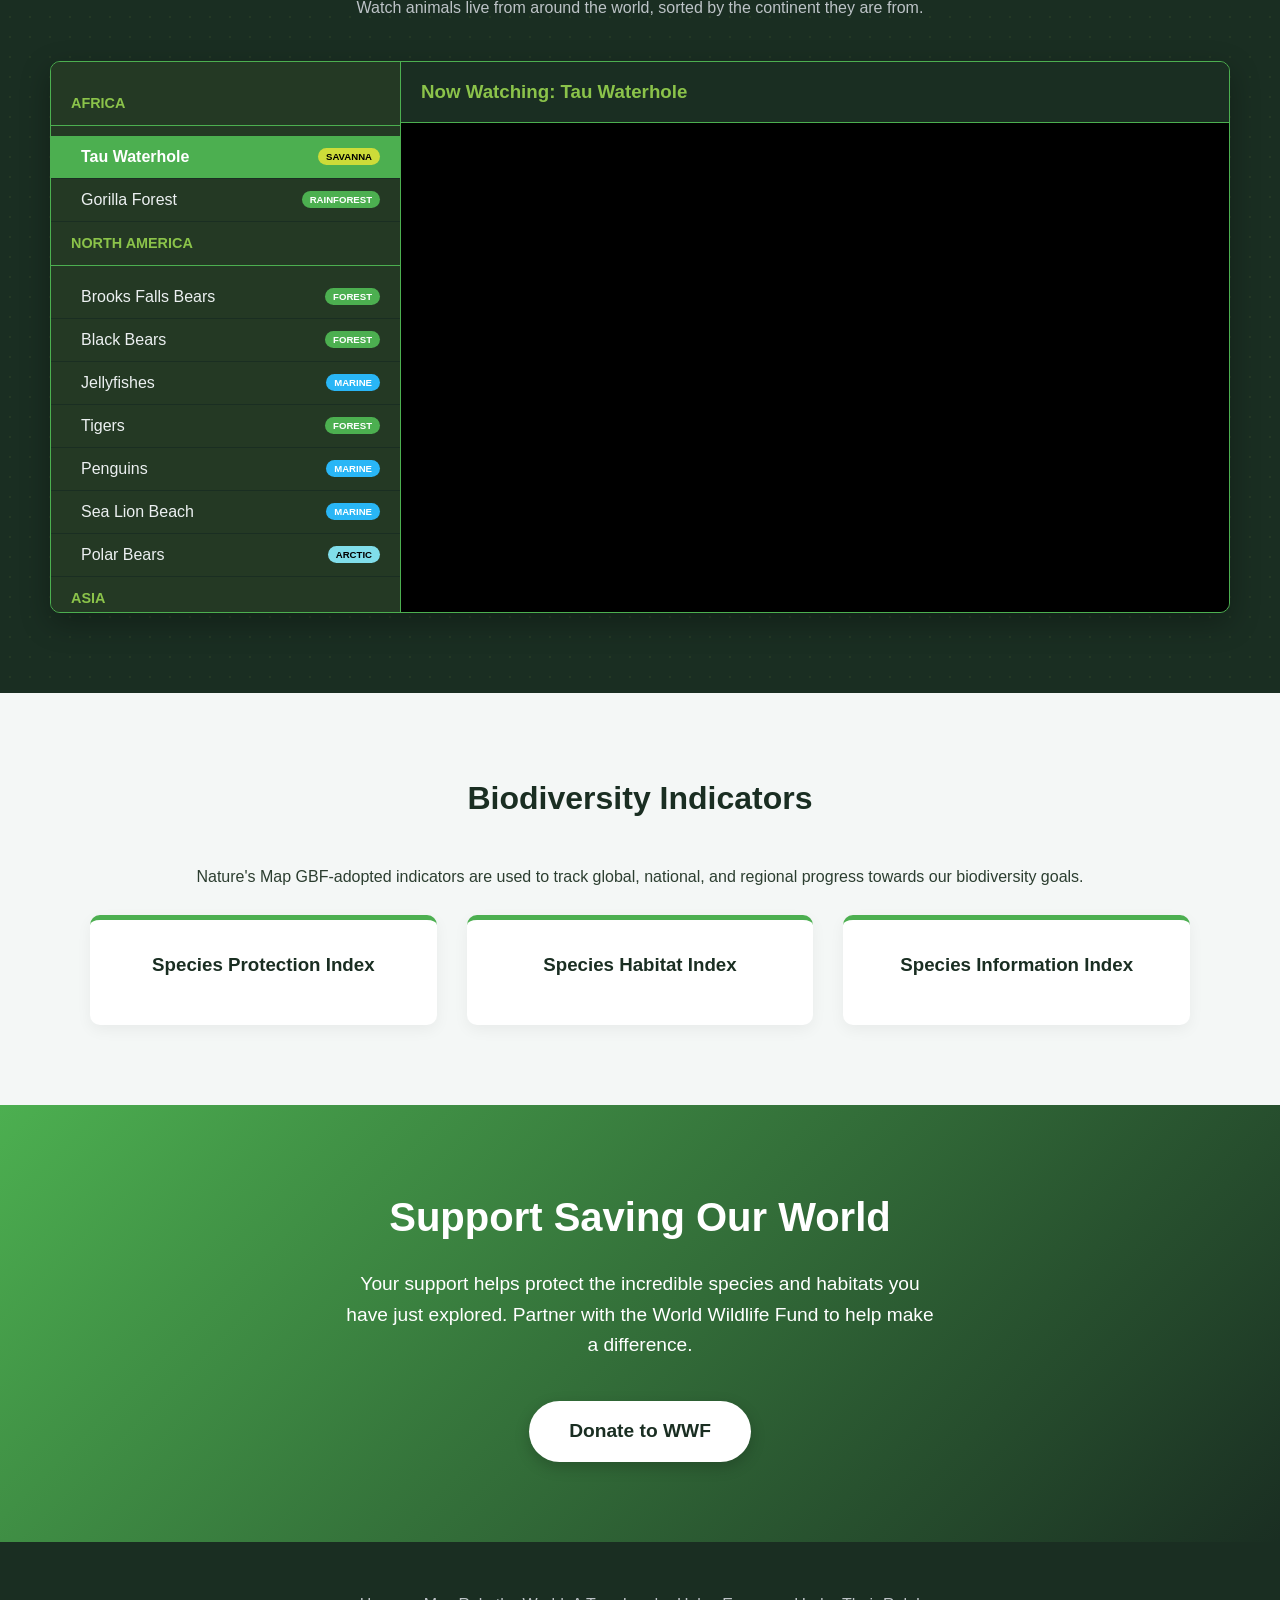
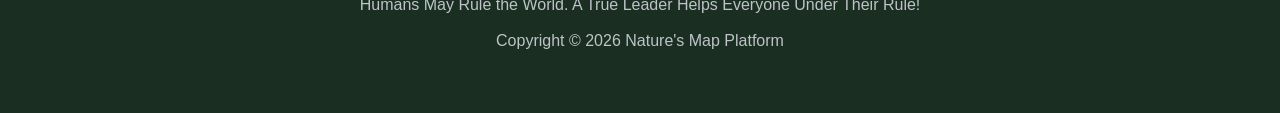
==== commit 70dedc49: "Add Gorilla Forest button to Africa section" ====
--- a/index.html
+++ b/index.html
@@ -96,7 +96,8 @@
             <div class="cams-sidebar">
                 <h4>Africa</h4>
                 <button class="ani-btn active" onclick="switchCam('Tau Waterhole (Madikwe)', 'DsNtwGJXTTs')"><span>Tau Waterhole</span><div class="biome-tag tag-savanna">Savanna</div></button>
-                
+                <button class="ani-btn" onclick="switchCam('Gorilla Forest Corridor', 'YaDkA5CkFXk')"><span>Gorilla Forest</span><div class="biome-tag tag-forest">Rainforest</div></button>
+
                 <h4>North America</h4>
                 <button class="ani-btn" onclick="switchCam('Brooks Falls Brown Bears', 'J7ZrIDvqlic')"><span>Brooks Falls Bears</span><div class="biome-tag tag-forest">Forest</div></button>
                 <button class="ani-btn" onclick="switchCam('Black Bear (Anan Observatory)', 'RhP-_jX8-Zs')"><span>Black Bears</span><div class="biome-tag tag-forest">Forest</div></button>
@@ -105,8 +106,8 @@
                 <button class="ani-btn" onclick="switchCam('Saint Louis Zoo Penguins', 'hHLlZhianIQ')"><span>Penguins</span><div class="biome-tag tag-marine">Marine</div></button>
                 <button class="ani-btn" onclick="switchCam('Sea Lion Beach (OrcaLab)', '-uooI2satIQ')"><span>Sea Lion Beach</span><div class="biome-tag tag-marine">Marine</div></button>
                 <button class="ani-btn" onclick="switchCam('Polar Bear (Kansas City Zoo)', 'BSUnBPvX9K4')"><span>Polar Bears </span><div class="biome-tag tag-arctic">Arctic</div></button> 
+                
                 <h4>Asia</h4>
-                <button class="ani-btn" onclick="switchCam('Gorilla Forest Corridor', 'YaDkA5CkFXk')"><span>Gorilla Forest</span><div class="biome-tag tag-forest">Rainforest</div></button>
                 <button class="ani-btn" onclick="switchCam('Giant Panda Yard (Gengda)', 'BsZEOvS3qTM')"><span>Giant Pandas</span><div class="biome-tag tag-forest">Bamboo Forest</div></button>
 
                 
--- a/style.css
+++ b/style.css
@@ -74,6 +74,8 @@
 footer { background: #1a2e22; color: #fff; padding: 50px; text-align: center; }
 footer p { margin-bottom: 10px; color: #bdc3c7; }
 
+
+
 #mrbunny-fab { position: fixed; bottom: 24px; right: 24px; width: 54px; height: 54px; background: #4caf50; border-radius: 50%; border: 2px solid #8bc34a; font-size: 1.45rem; cursor: pointer; box-shadow: 0 4px 18px rgba(0,0,0,.65); display: flex; align-items: center; justify-content: center; z-index: 2147483647; transition: transform .15s; user-select: none; }
 #mrbunny-fab:hover { transform: scale(1.1); }
 #mrbunny-panel { position: fixed; bottom: 90px; right: 24px; width: 320px; height: 430px; background: #243924; border: 1px solid #4caf50; border-radius: 6px; box-shadow: 0 10px 44px rgba(0,0,0,.9); z-index: 2147483646; display: none; flex-direction: column; overflow: hidden; font-family: 'Segoe UI', sans-serif; }
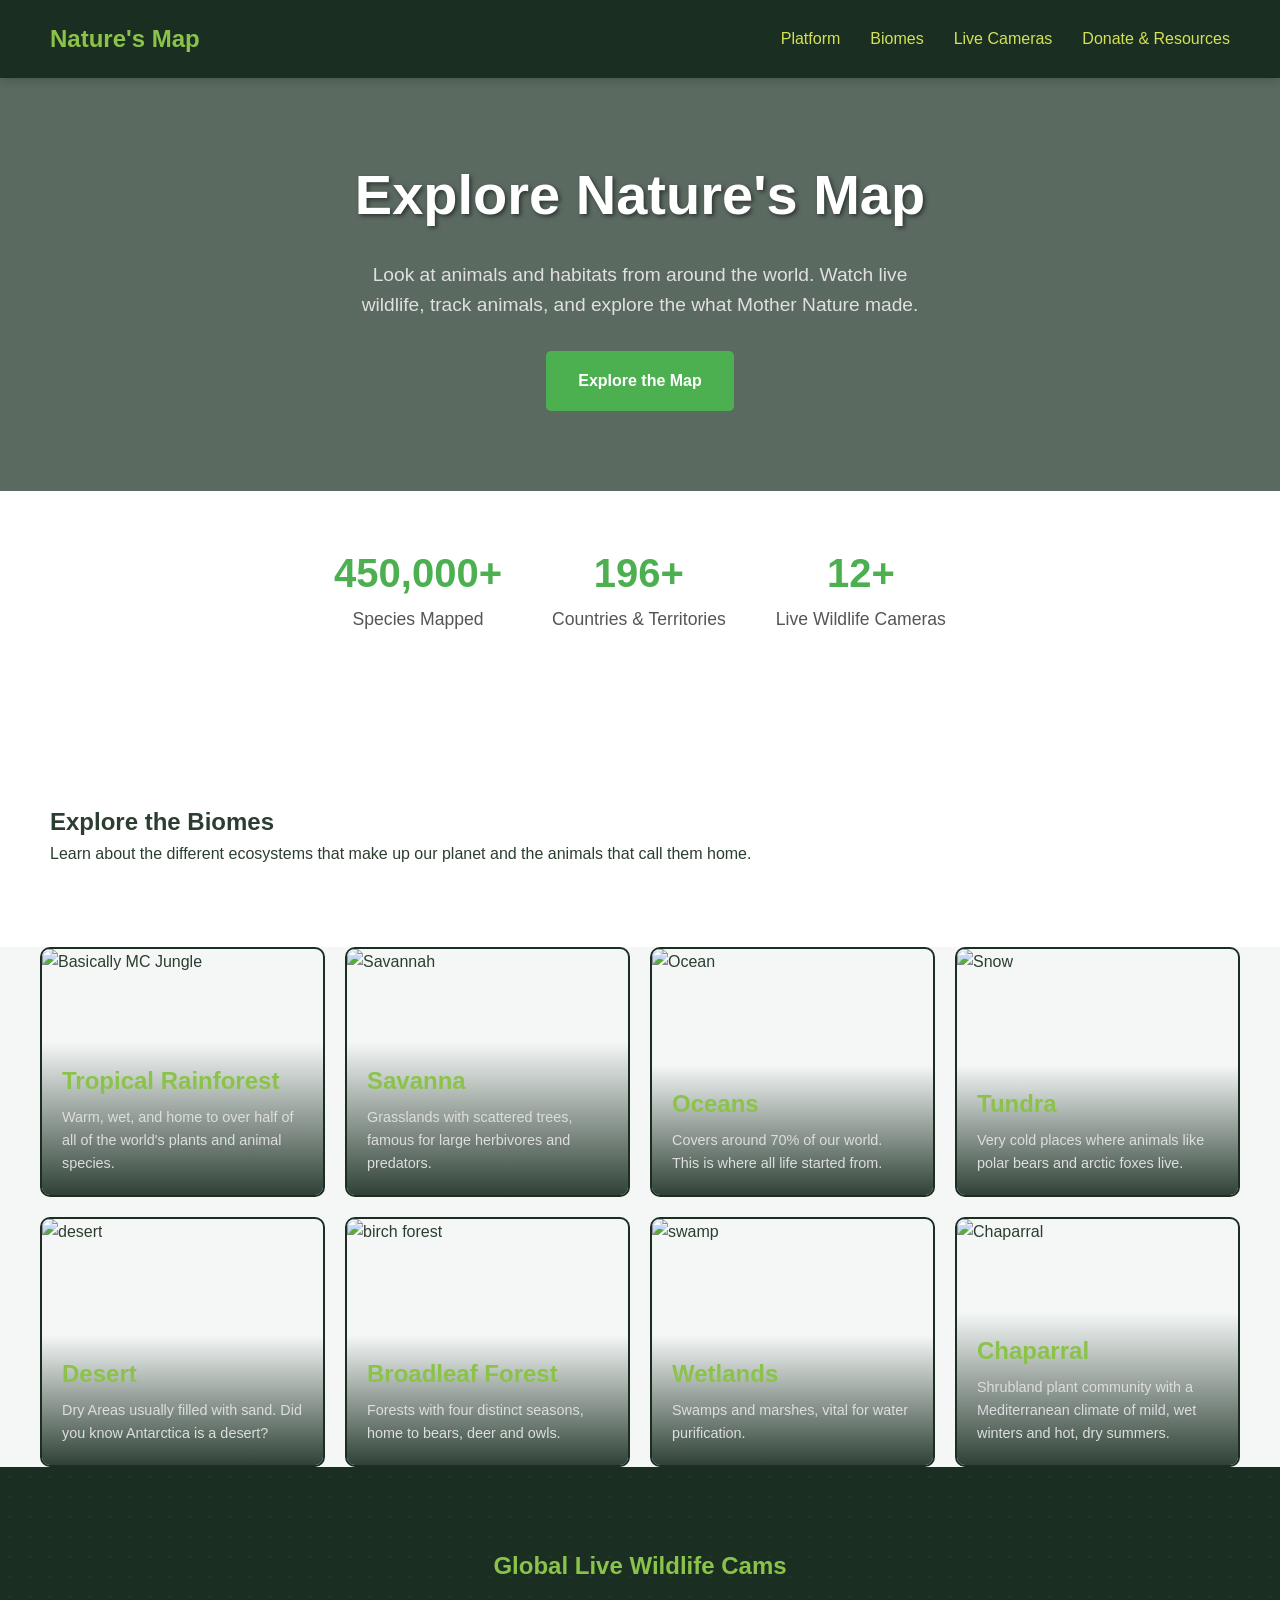
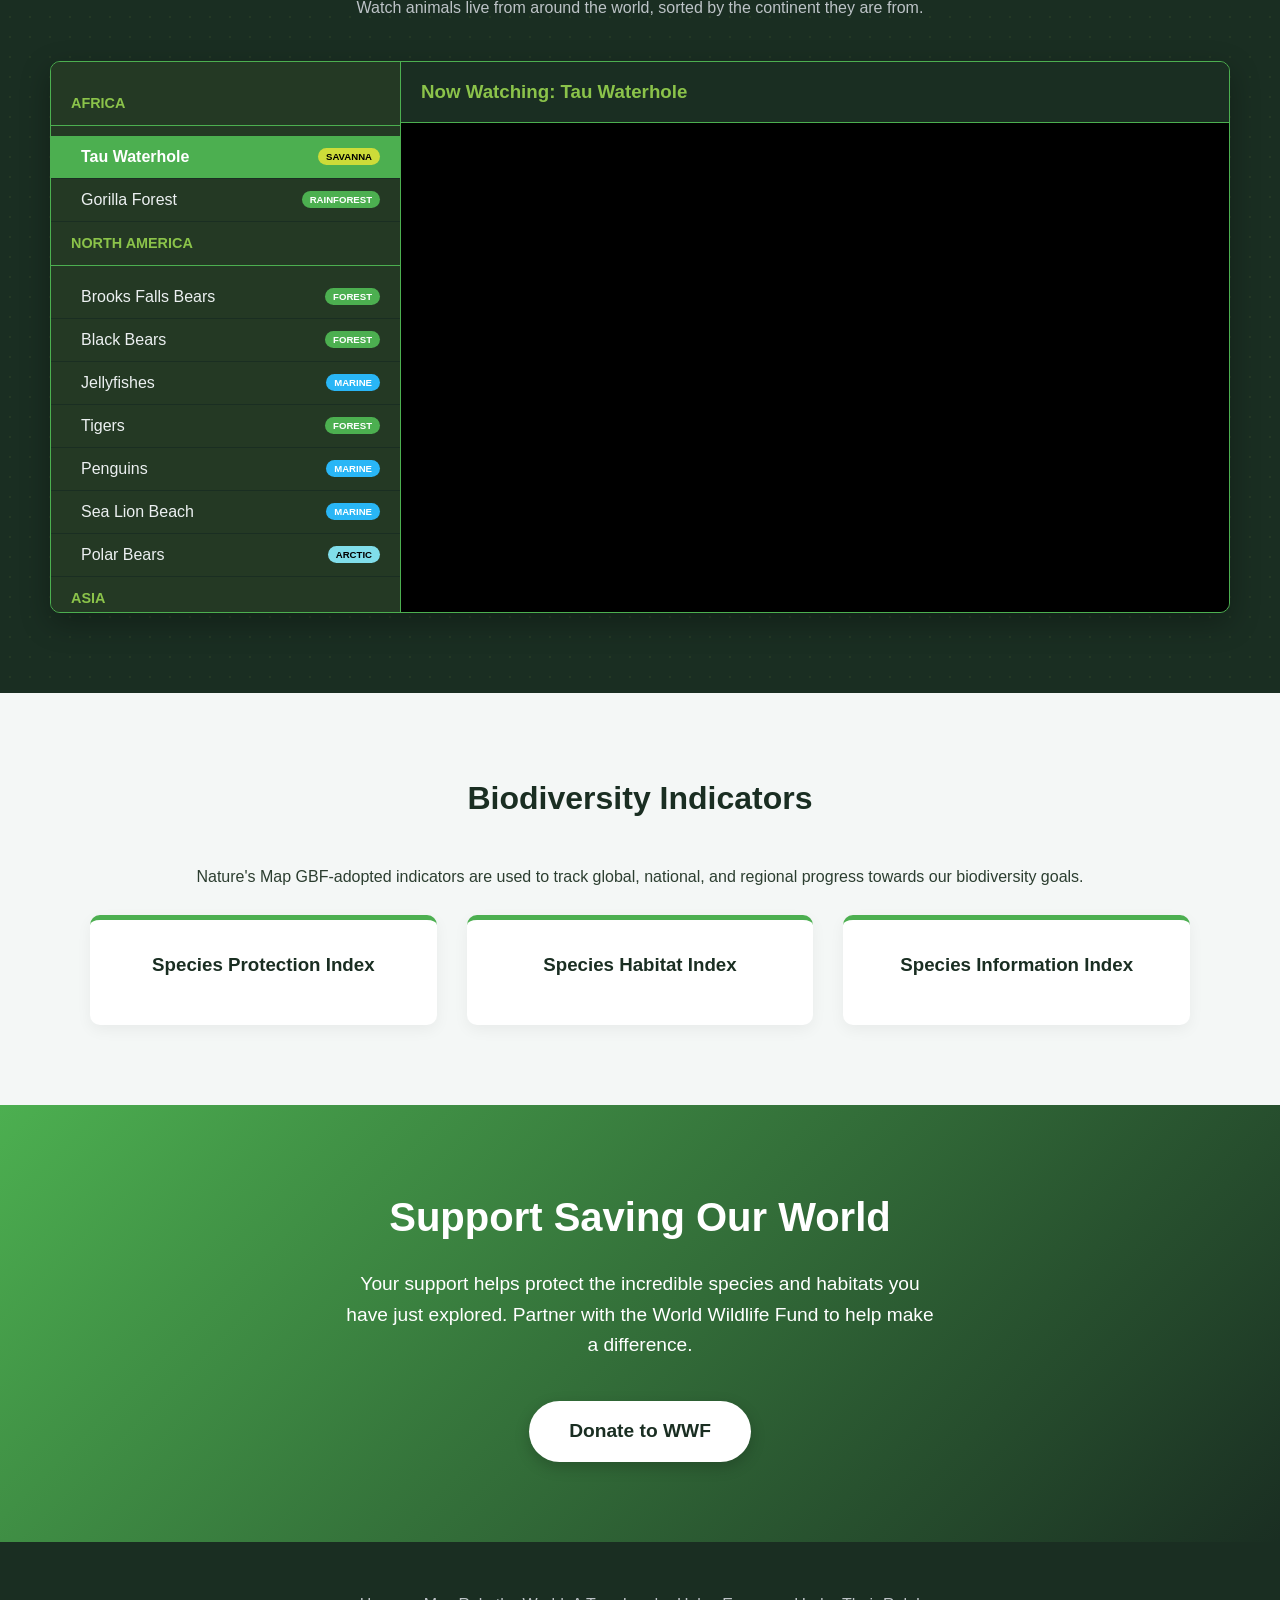
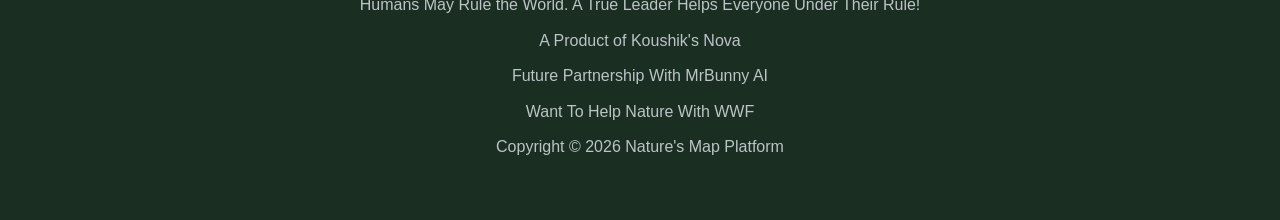
==== commit 0b2e715d: "Update footer with partnership and contribution details Added additional footer information about pa" ====
--- a/index.html
+++ b/index.html
@@ -144,6 +144,9 @@
 
     <footer>
         <p>Humans May Rule the World. A True Leader Helps Everyone Under Their Rule!</p>
+        <p>A Product of Koushik's Nova<p>
+        <p>Future Partnership With MrBunny AI<p>
+        <p>Want To Help Nature With WWF<p>
         <p>Copyright © 2026 Nature's Map Platform</p>
     </footer>
     <div id="map-section">
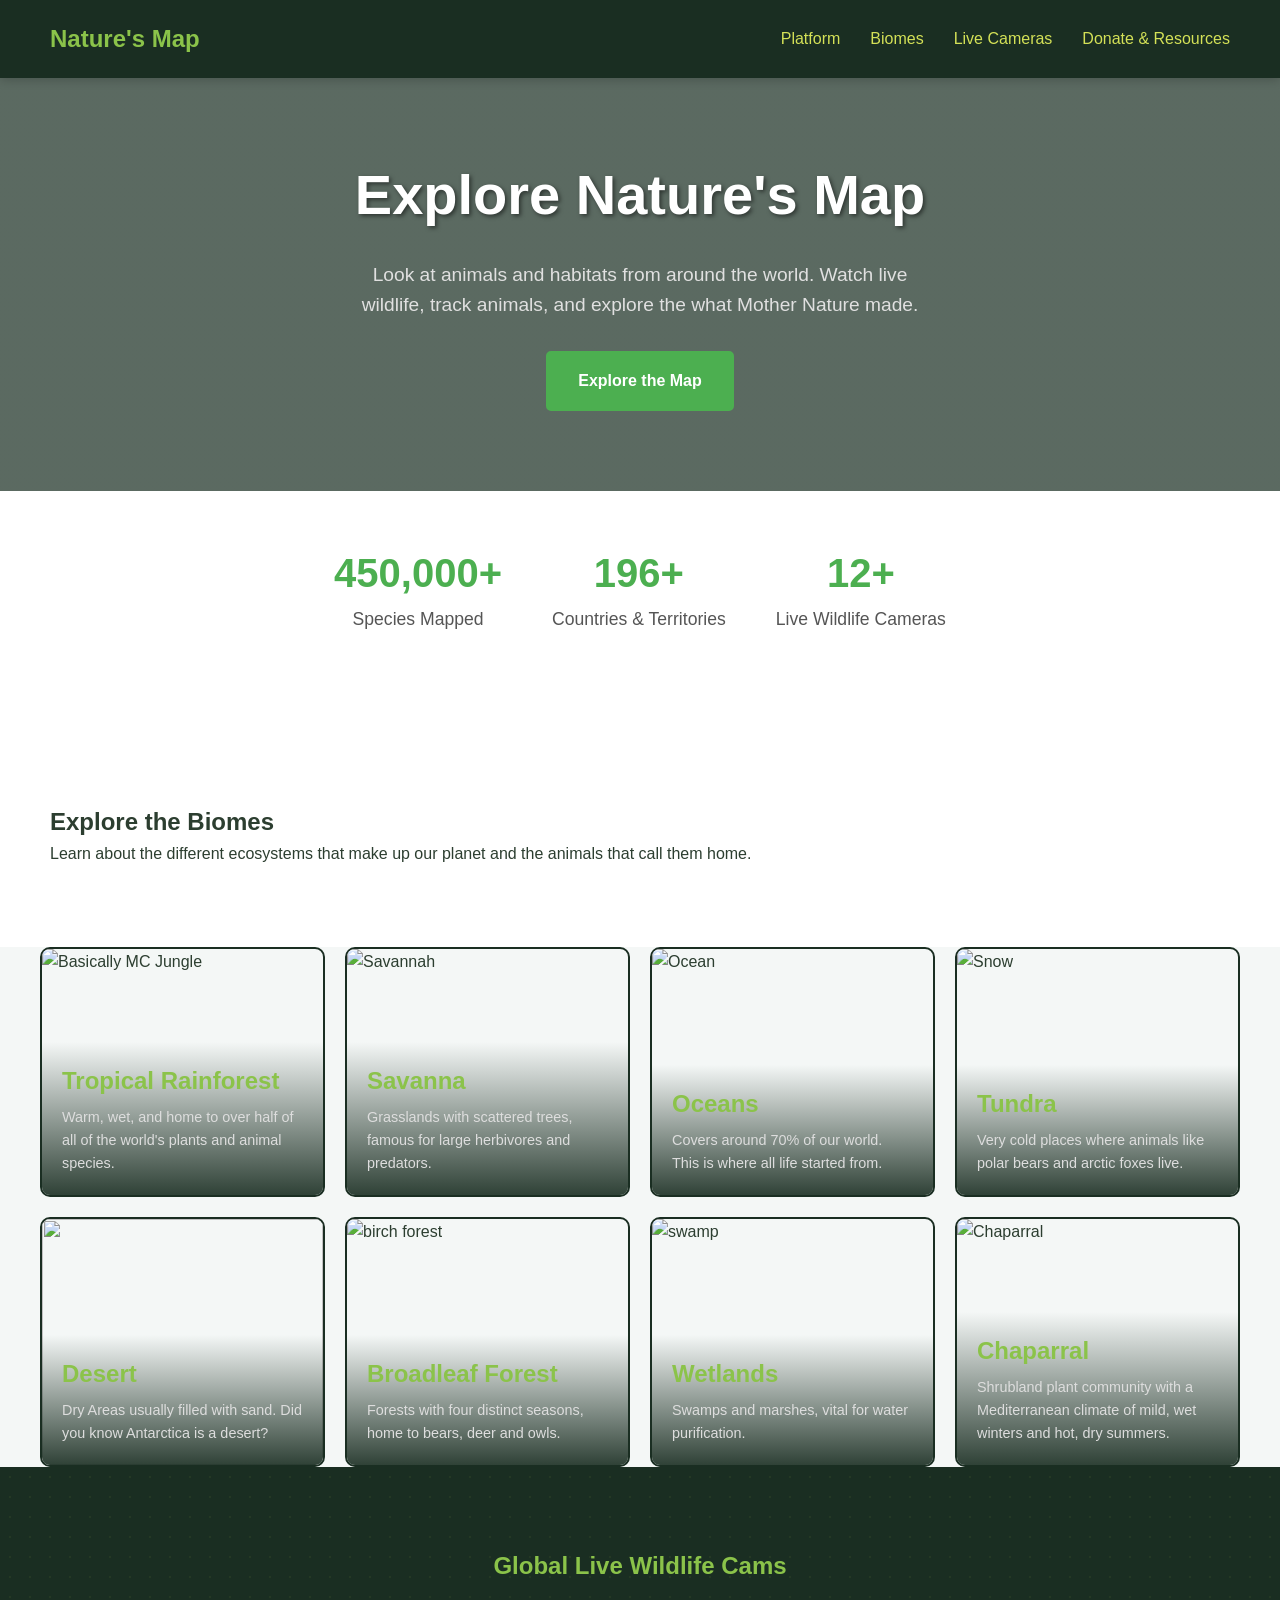
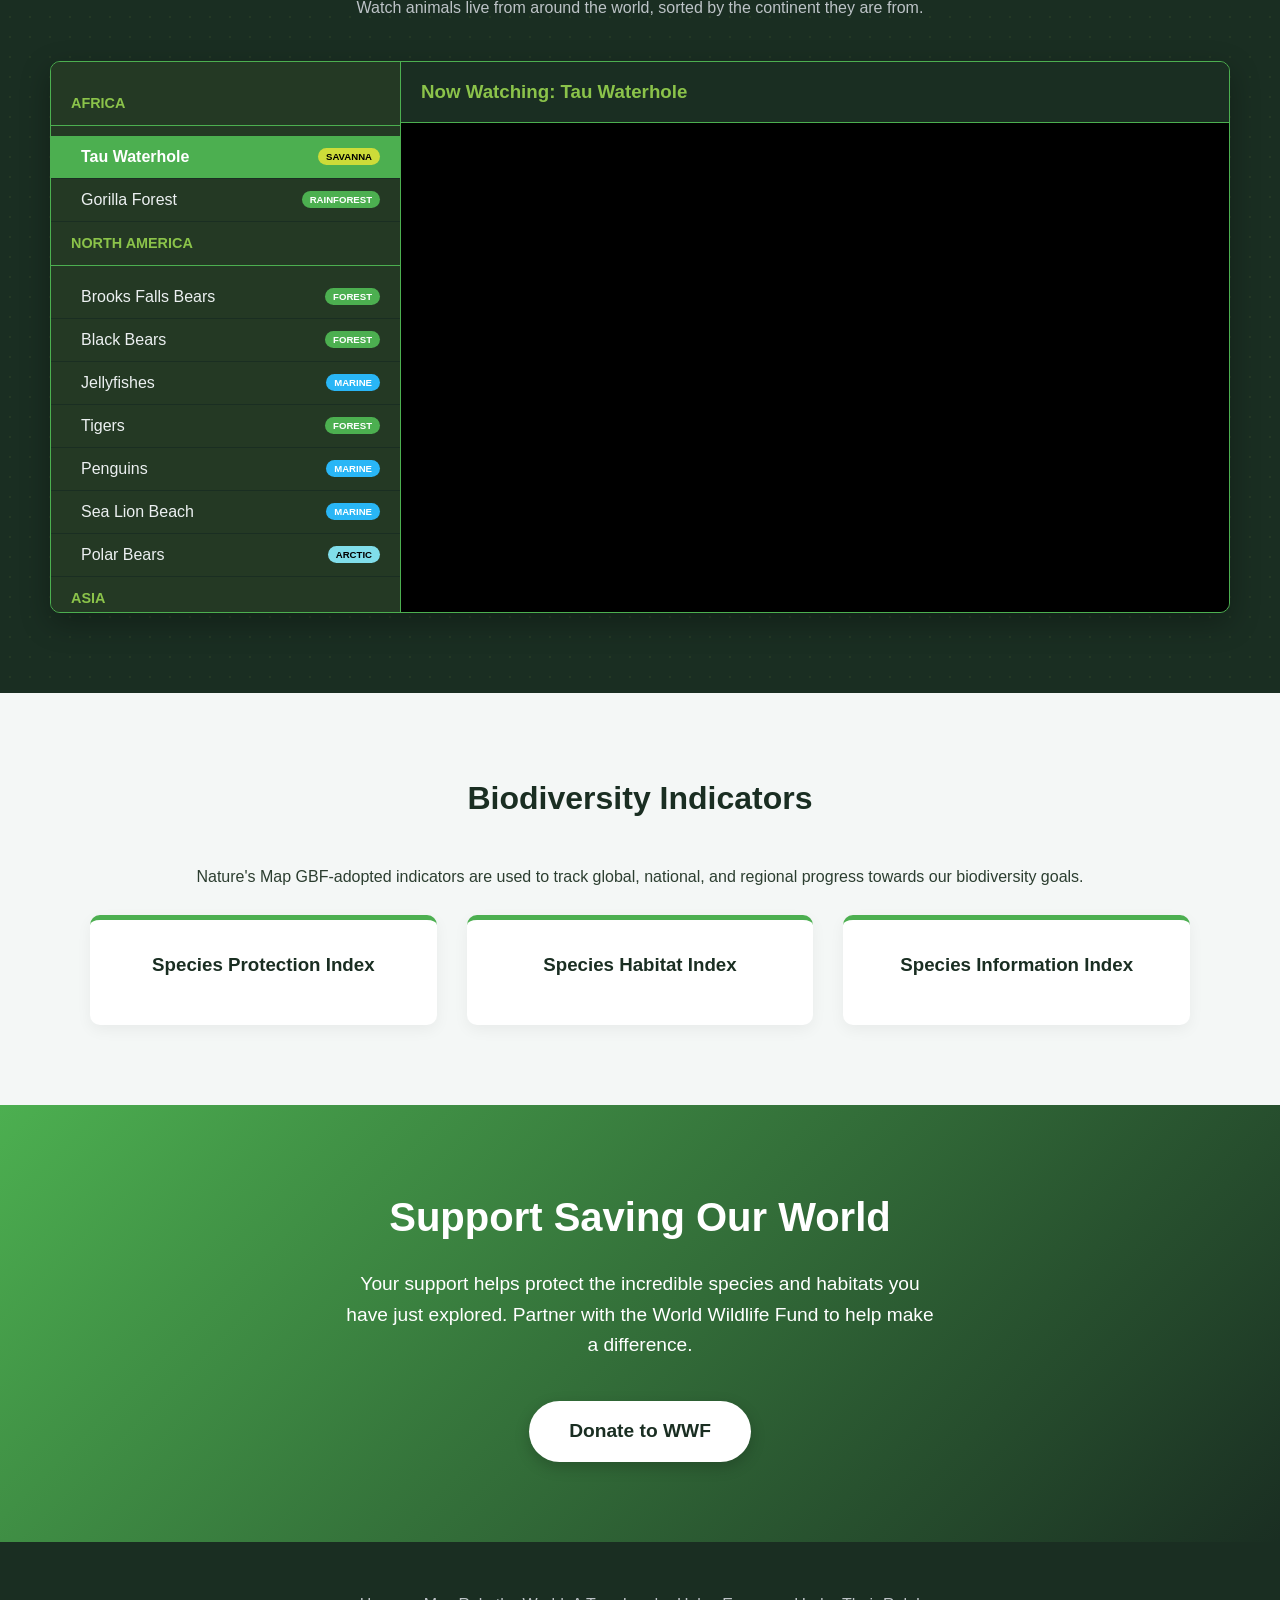
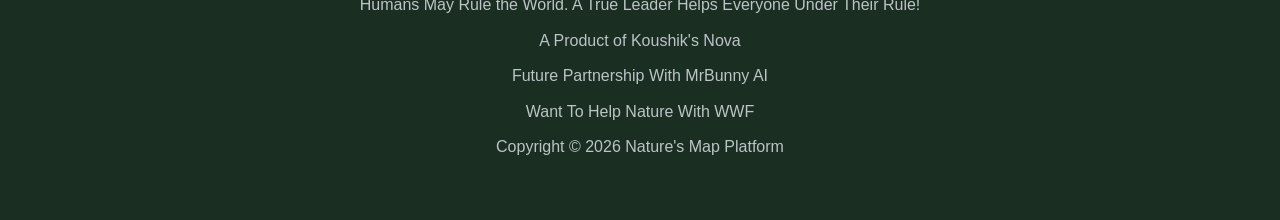
==== commit 441f0400: "Update image sources for biome cards" ====
--- a/index.html
+++ b/index.html
@@ -73,7 +73,7 @@
             <div class="biome-overlay"><h3>Tundra</h3><p>Very cold places where animals like polar bears and arctic foxes live.</p></div>
         </div>
         <div class="biome-card">
-            <img src="https://images.unsplash.com/photo-1547973268-79c95f4ab59a?auto=format&fit=crop&w=600&q=80" alt="desert">
+            <img src="https://encrypted-tbn0.gstatic.com/images?q=tbn:ANd9GcSZOQtYue2cnYi39s3i4uFAiMOyg0AZqZLE_SStIU9N2g&s=10alt="desert">
             <div class="biome-verlay"><h3>Desert</h3><p>Dry Areas usually filled with sand. Did you know Antarctica is a desert?</p></div>
         </div>
         <div class="biome-card">
@@ -81,11 +81,11 @@
             <div class="biome-overlay"><h3>Broadleaf Forest</h3><p>Forests with four distinct seasons, home to bears, deer and owls.</p></div>
         </div>
         <div class="biome-card">
-            <img src="https://images.unsplash.com/photo-1473506635776-ce0d59d5b58a?auto=format&fit=crop&w=600&q=80" alt="swamp">
+            <img src="https://encrypted-tbn0.gstatic.com/images?q=tbn:ANd9GcRF0lDJ17jAWAYLEhKCmFTLpPNIw4EqWggw3CkWndIrWQ&s=10" alt="swamp">
             <div class="biome-overlay"><h3>Wetlands</h3><p>Swamps and marshes, vital for water purification.</p></div>
         </div>
         <div class="biome-card">
-            <img src="https://images.unsplash.com/photo-1505765050516-f8a6315e7f76?auto=format&fit=crop&w=600&q=80" alt="Chaparral">
+            <img src="https://encrypted-tbn0.gstatic.com/images?q=tbn:ANd9GcQ3wJQ7567qDvQKYqKyShfT5jkbA_PdybvnFXFAySu4ag&s=10" alt="Chaparral">
             <div class="biome-overlay"><h3>Chaparral</h3><p>Shrubland plant community with a Mediterranean climate of mild, wet winters and hot, dry summers.</p></div>
         </div>
     </div>
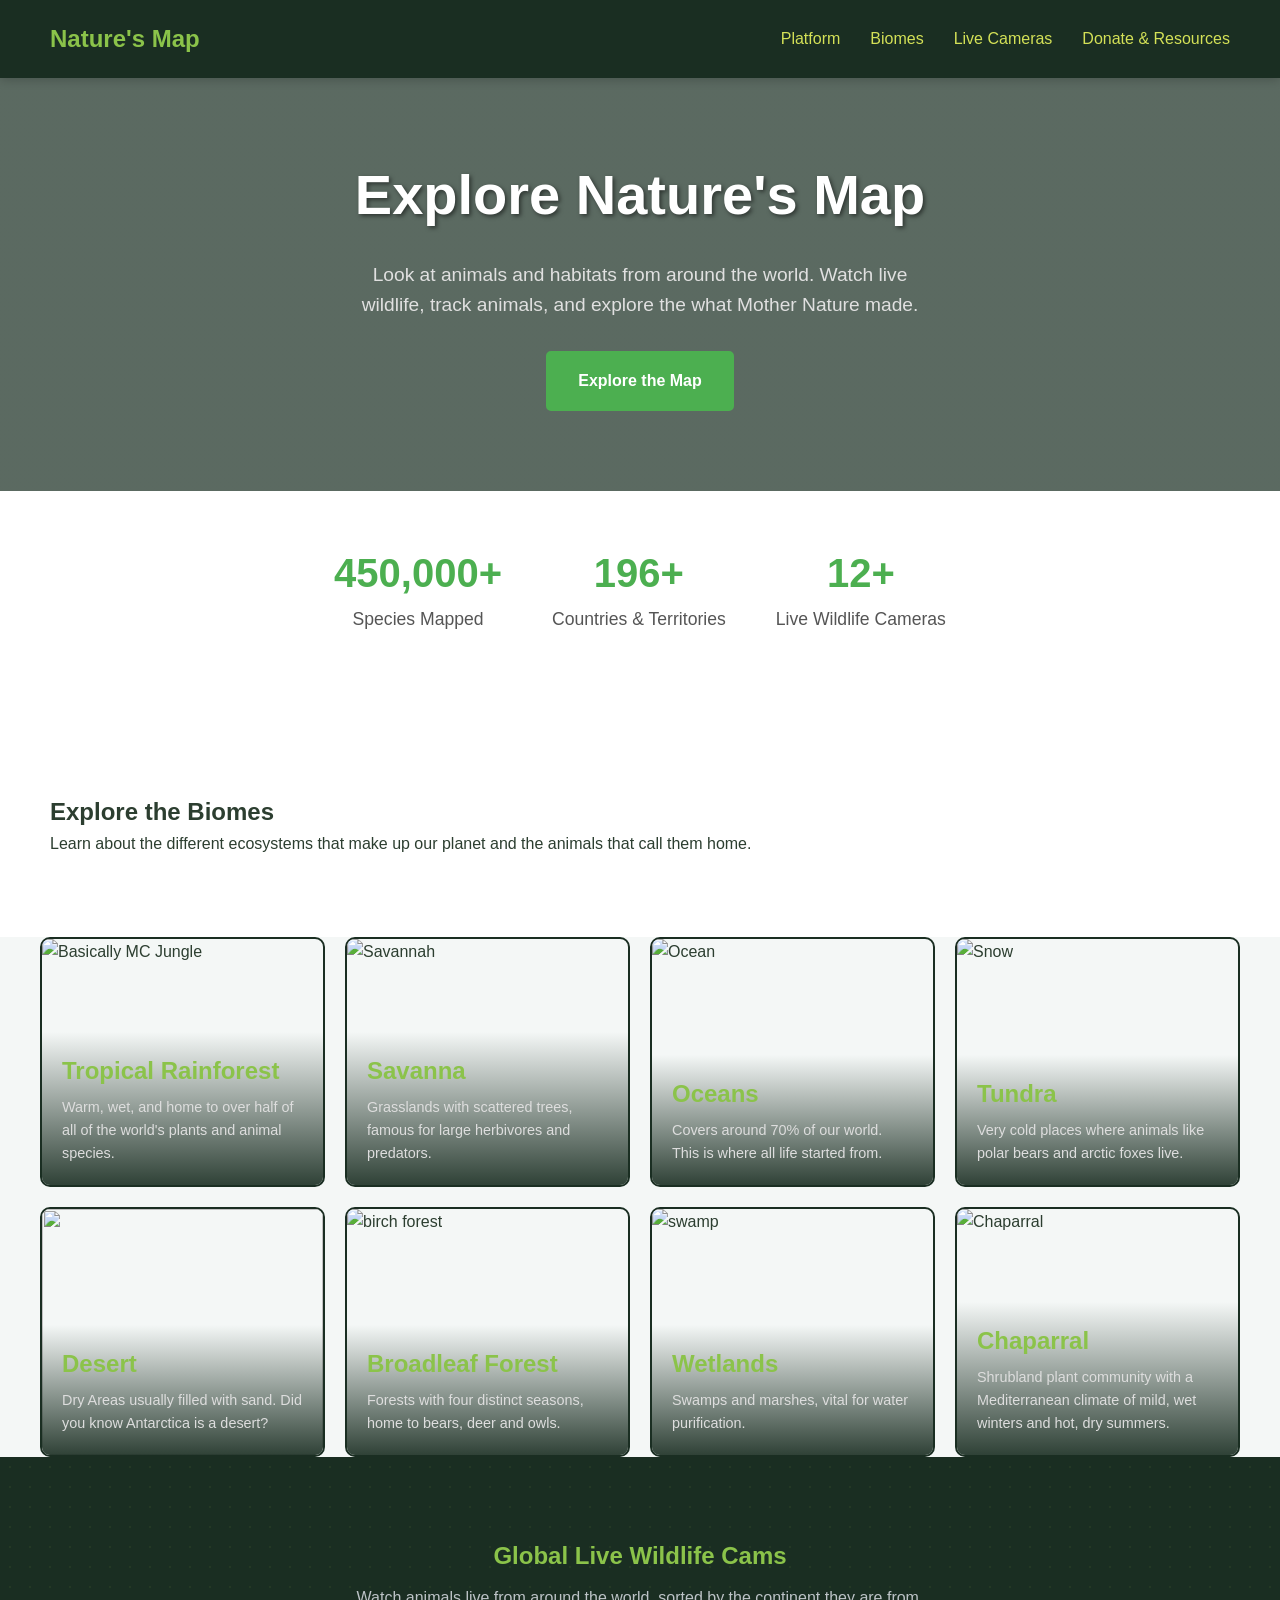
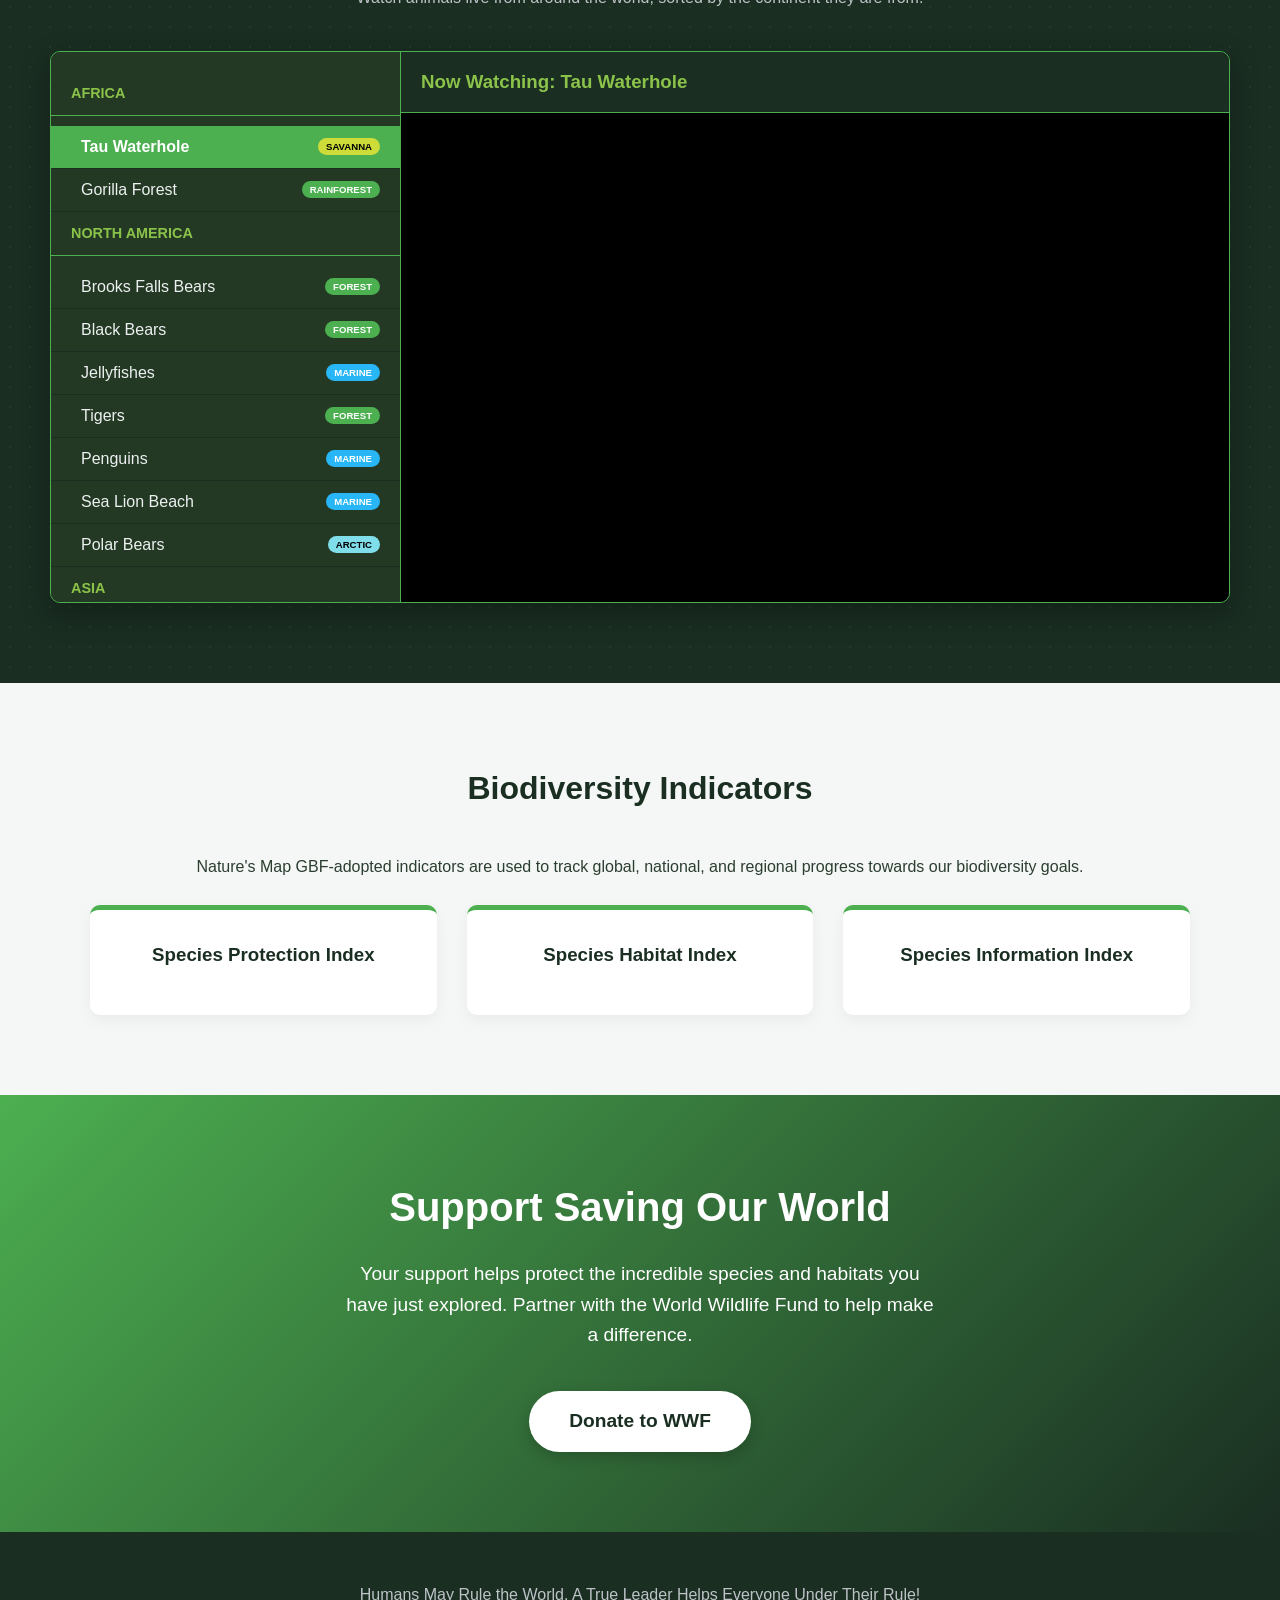
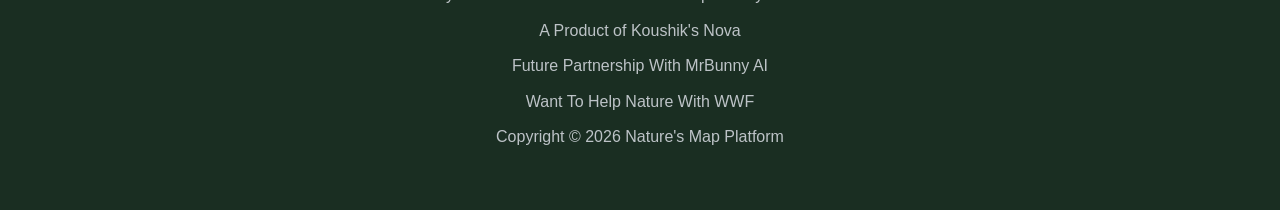
==== commit 37d1dc68: "Fix padding in biomes section div" ====
--- a/index.html
+++ b/index.html
@@ -51,7 +51,7 @@
         </div>
     </div>
     <div class="biomes-section" id="biomes">
-        <div class="sectioon" style="padding: 0 0 40px 0;"></div>
+        <div class="sectioon" style="padding: 0 0 30px 0;"></div>
             <h2>Explore the Biomes</h2>
             <p>Learn about the different ecosystems that make up our planet and the animals that call them home.</p>
     </div>
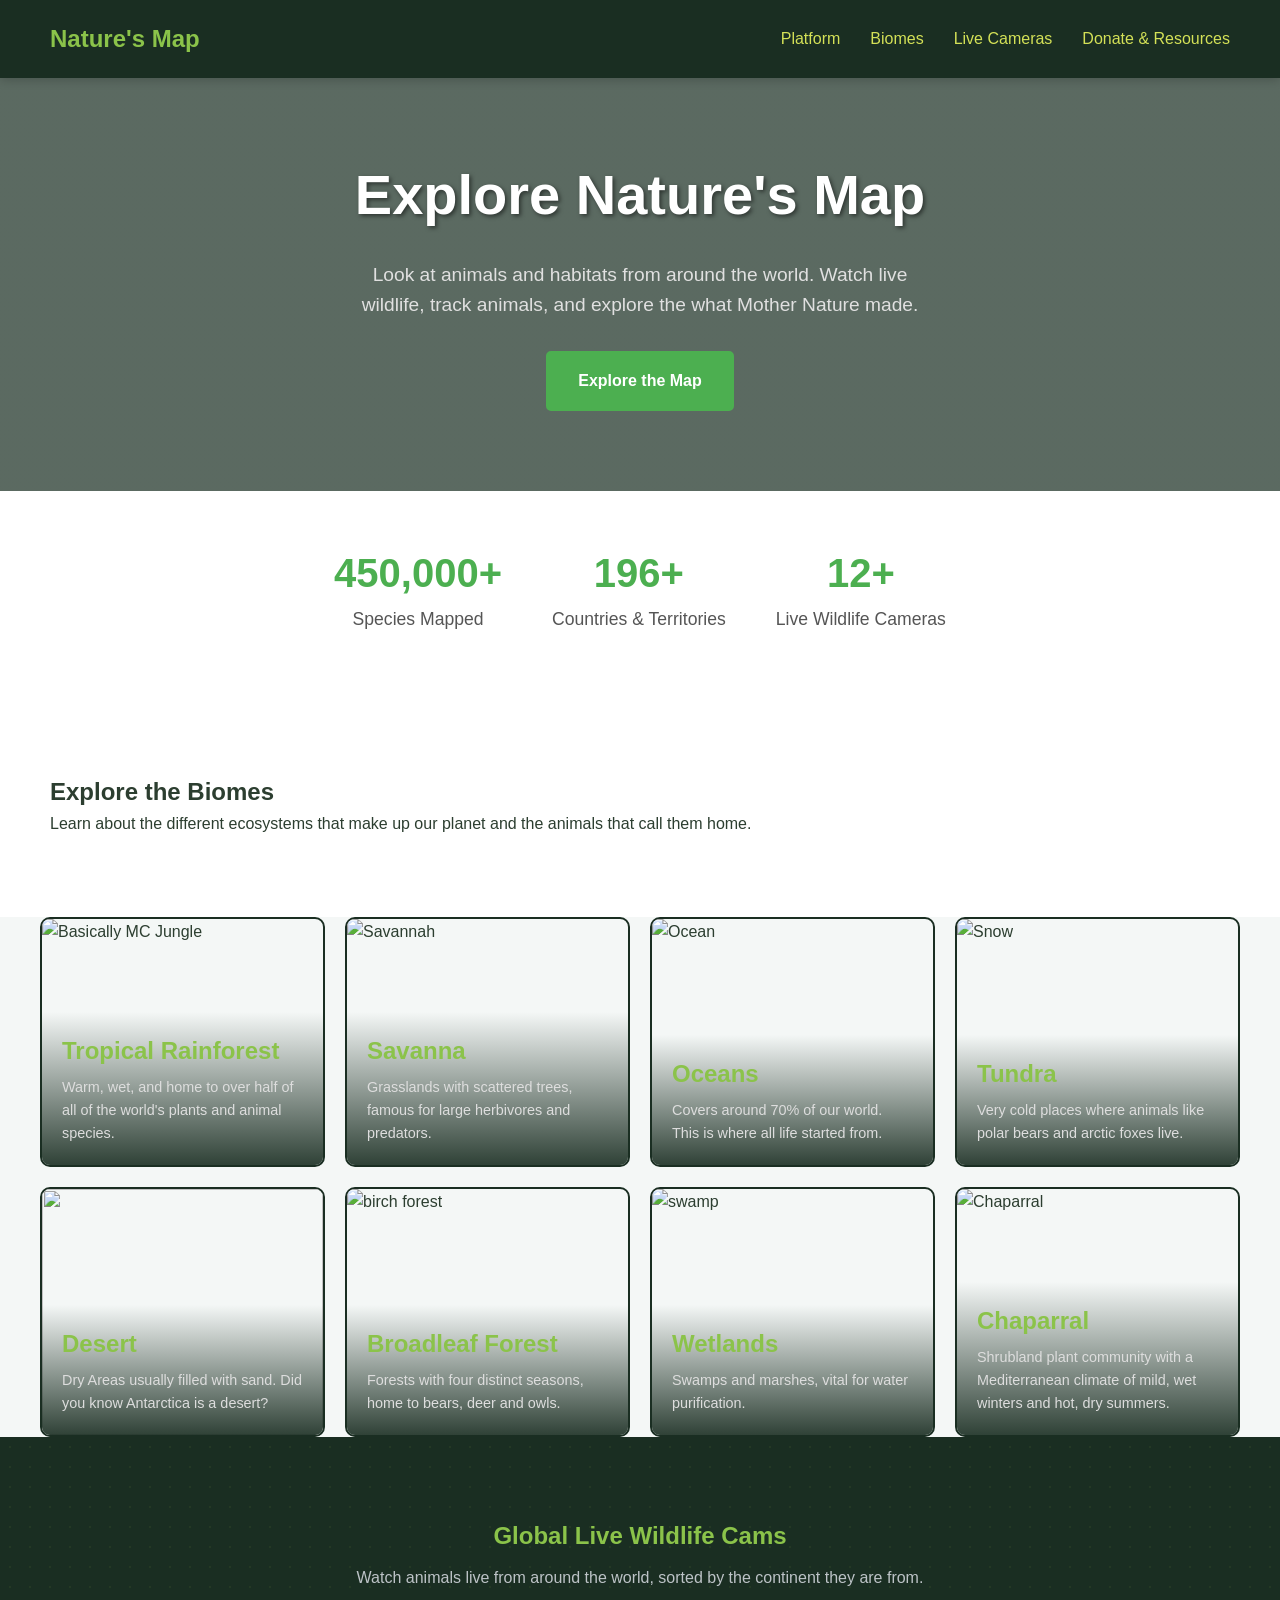
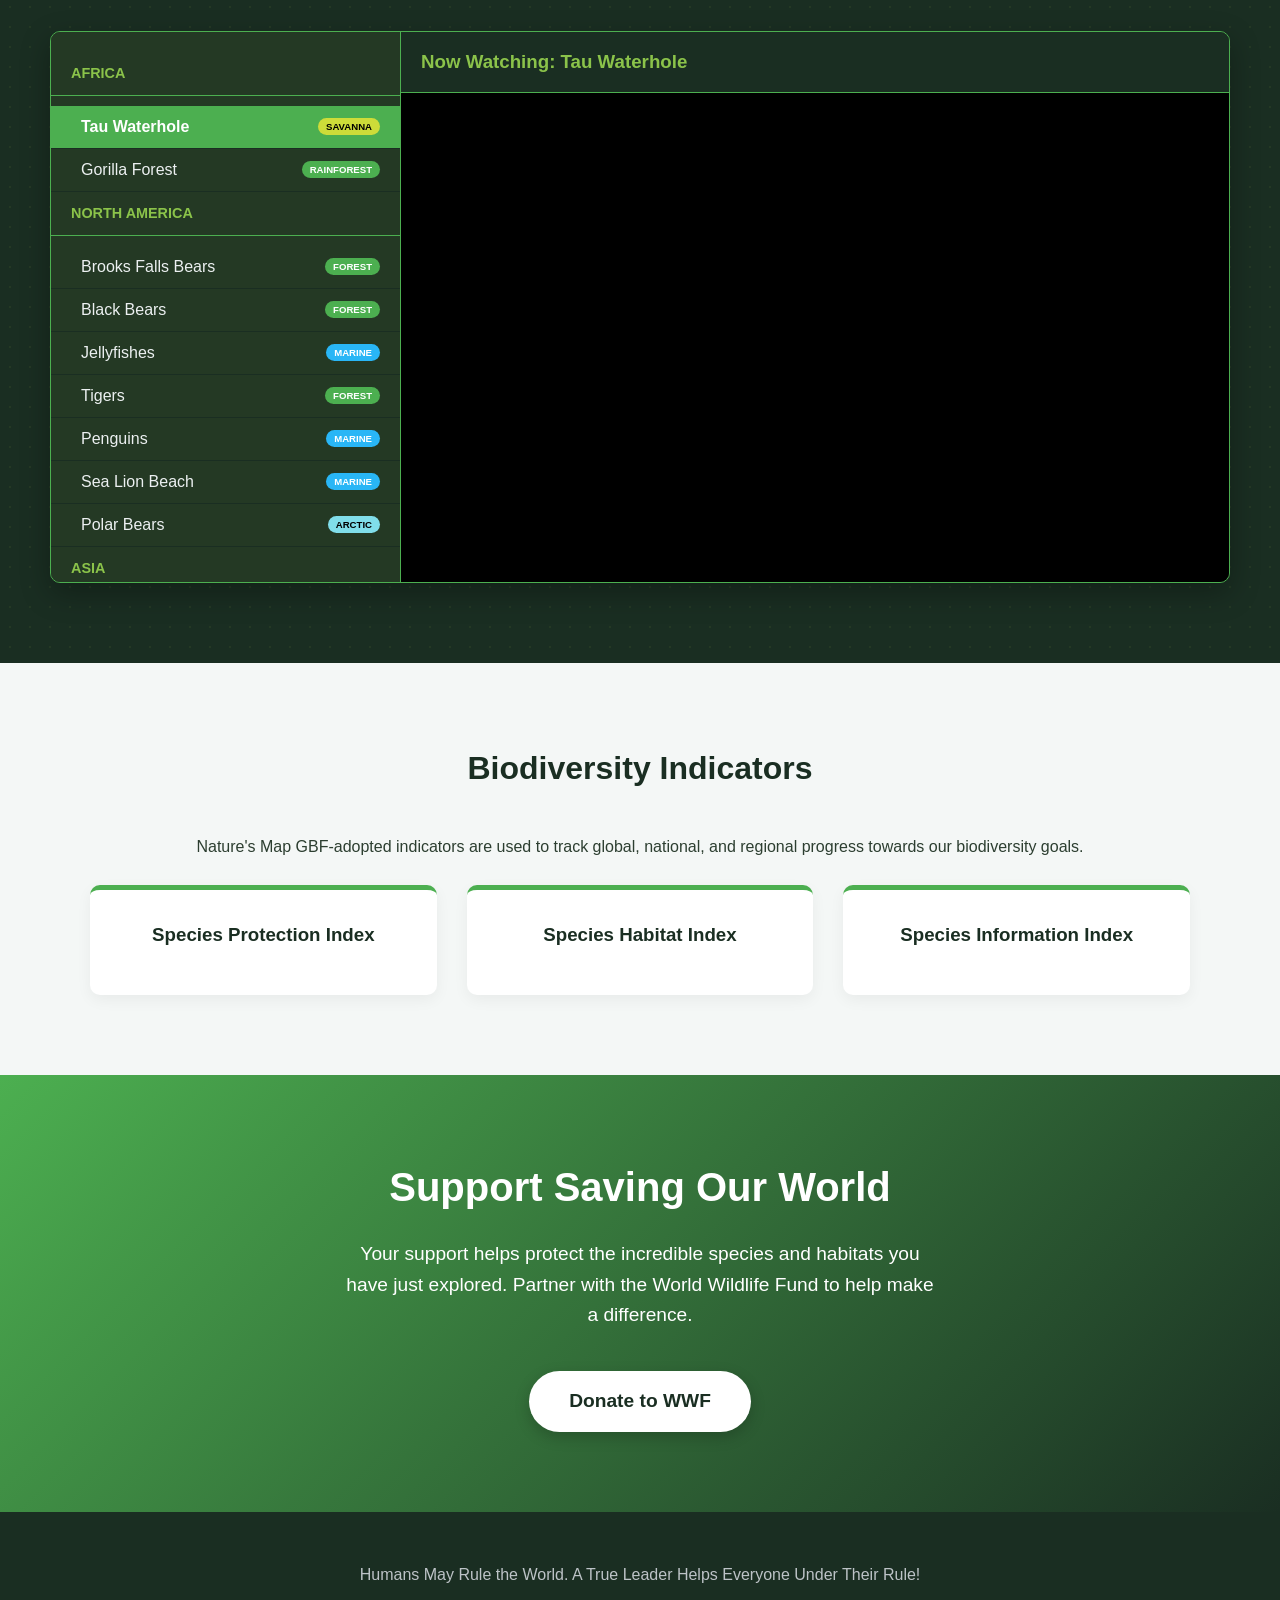
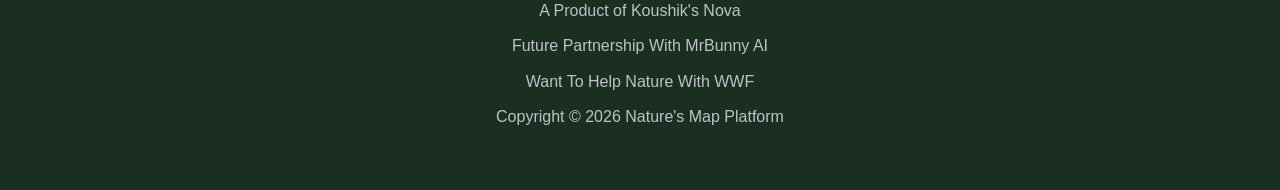
==== commit cadd48ba: "Fix padding in biomes section Updated padding style for the biomes section." ====
--- a/index.html
+++ b/index.html
@@ -51,7 +51,7 @@
         </div>
     </div>
     <div class="biomes-section" id="biomes">
-        <div class="sectioon" style="padding: 0 0 30px 0;"></div>
+        <div class="sectioon" style="padding: 0 0 10px 0;"></div>
             <h2>Explore the Biomes</h2>
             <p>Learn about the different ecosystems that make up our planet and the animals that call them home.</p>
     </div>
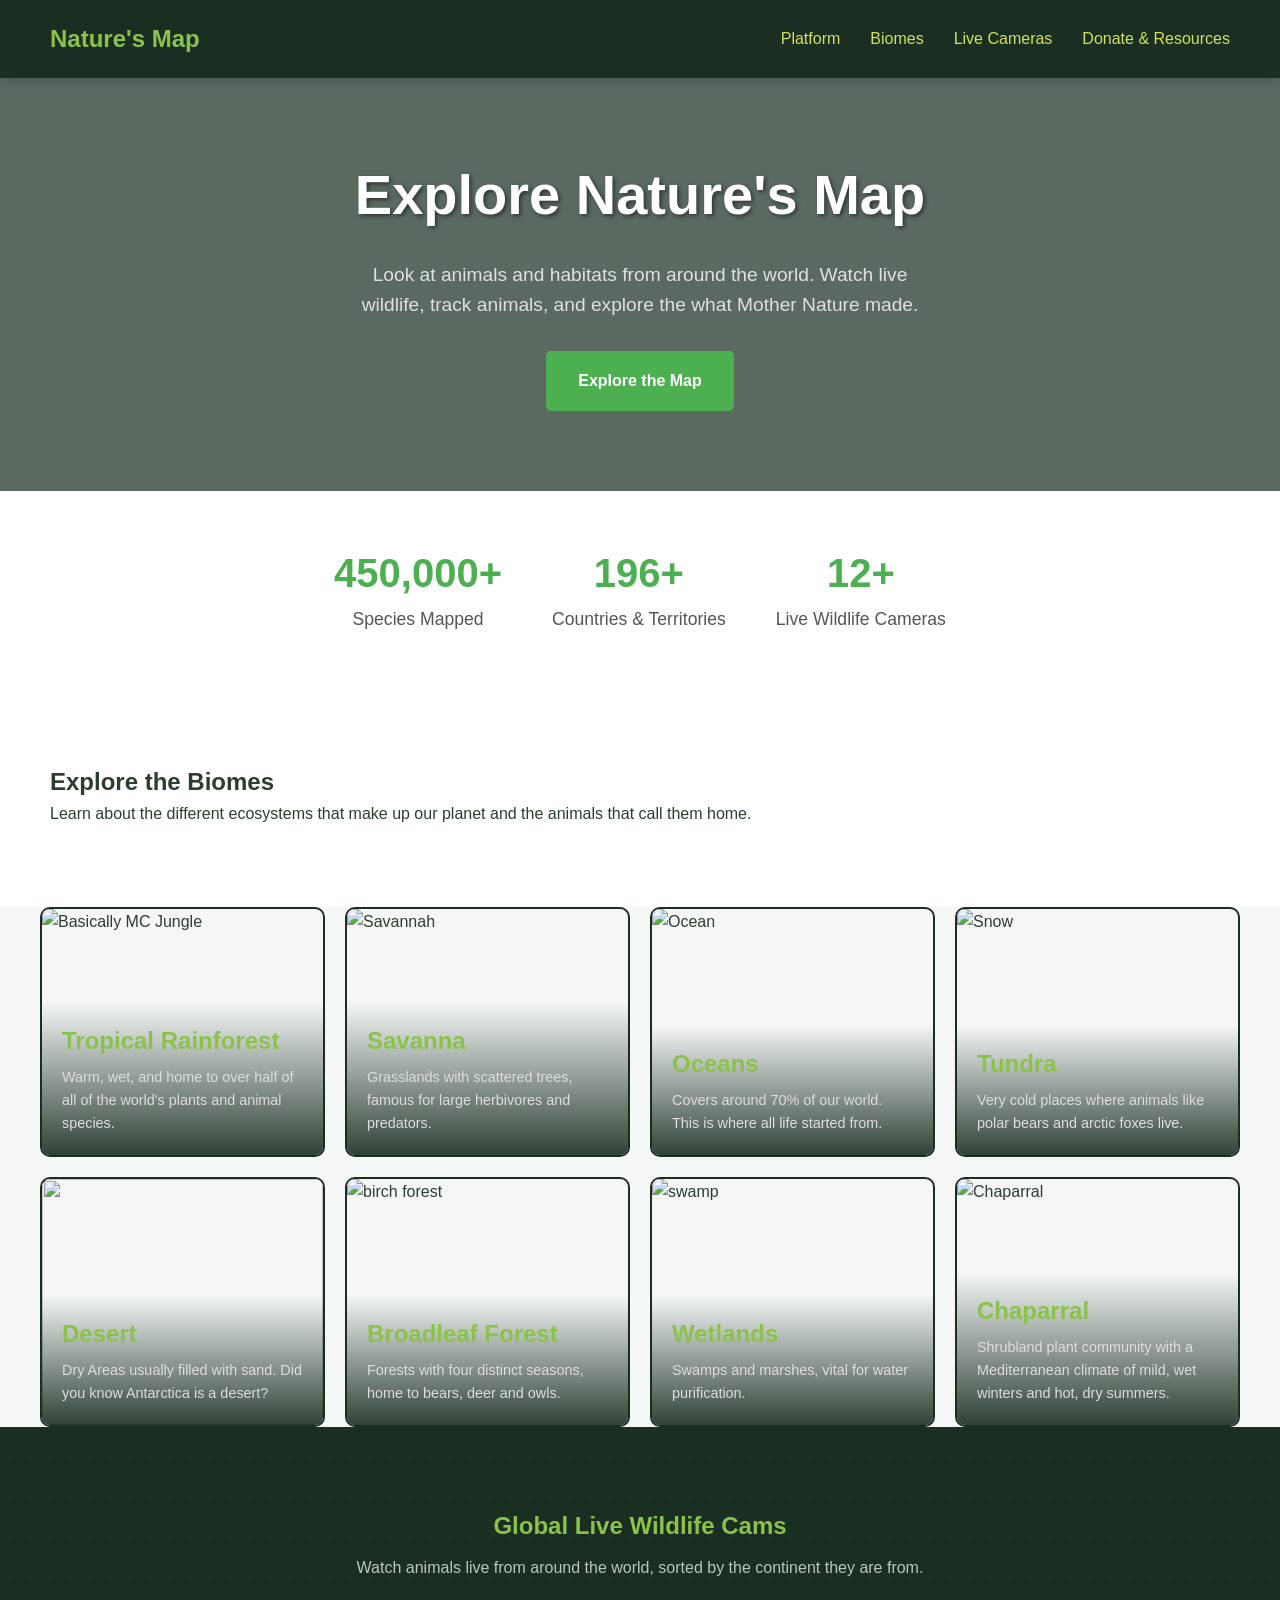
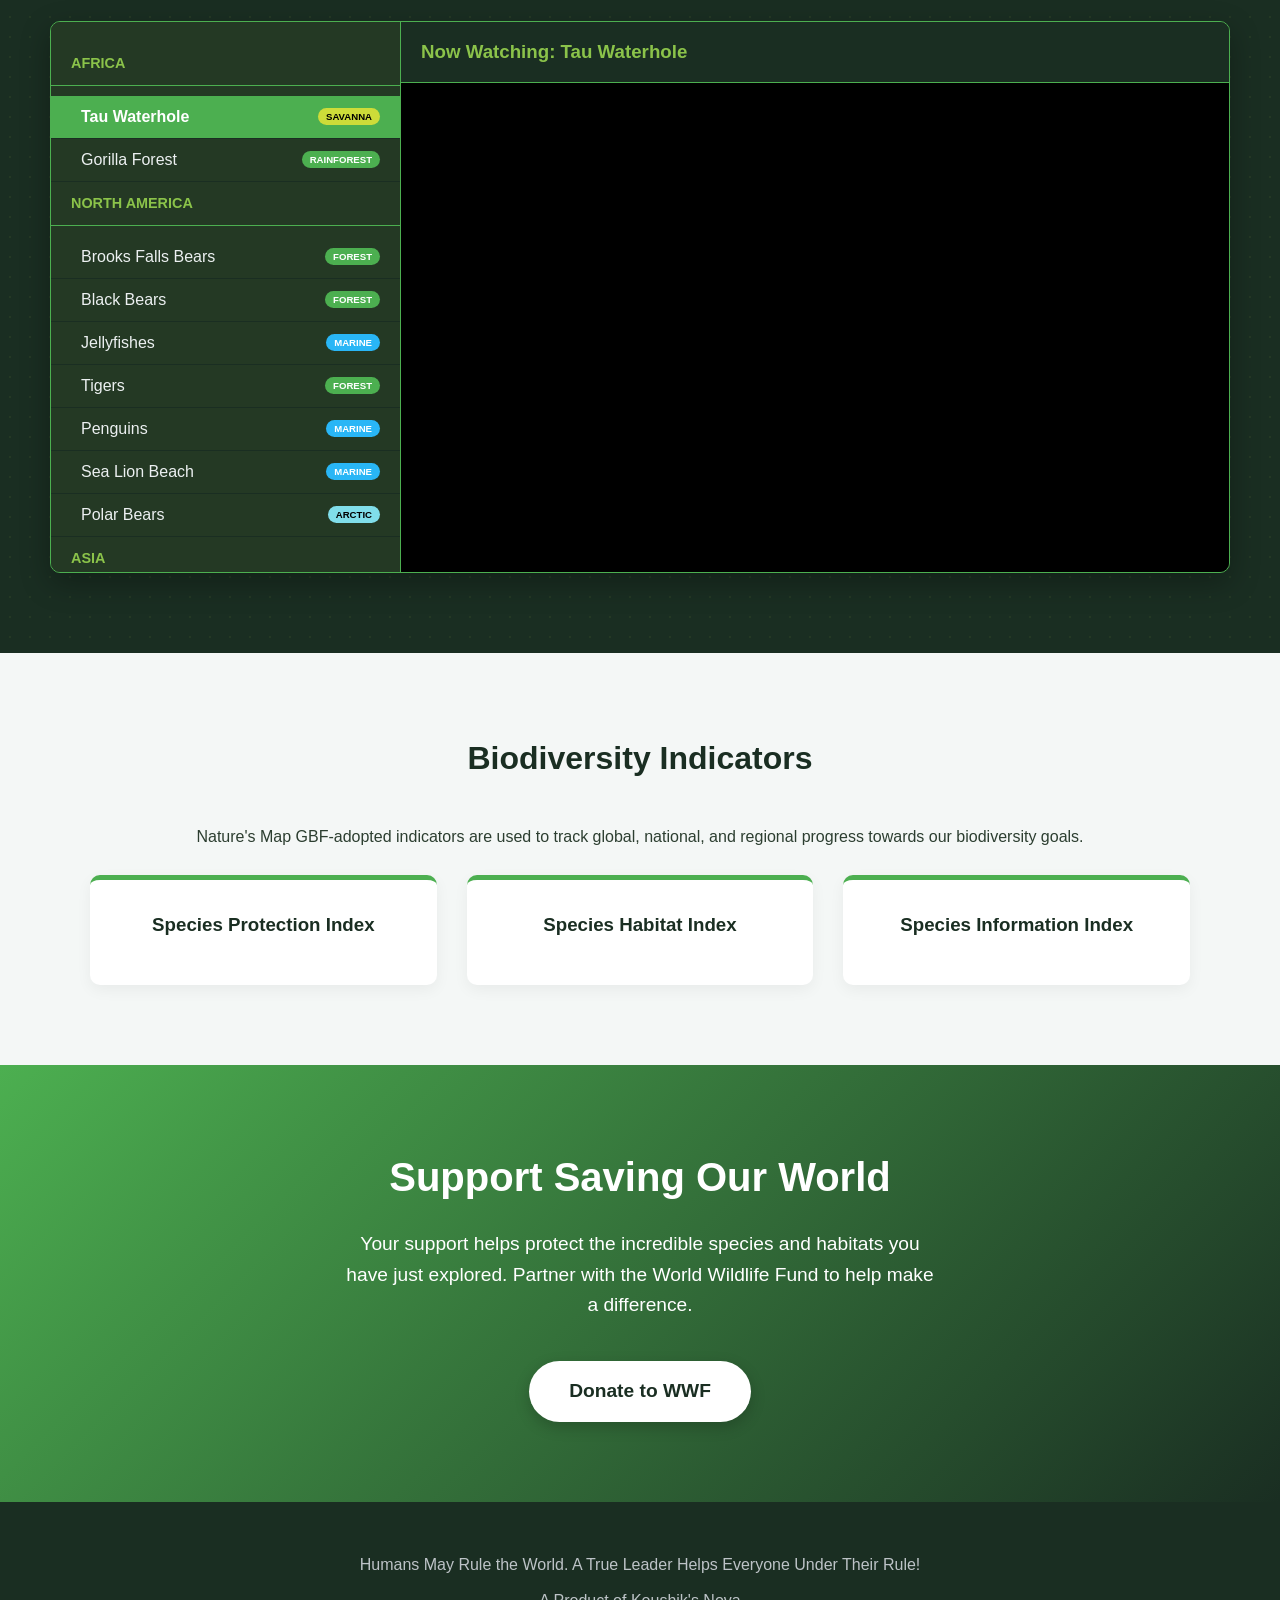
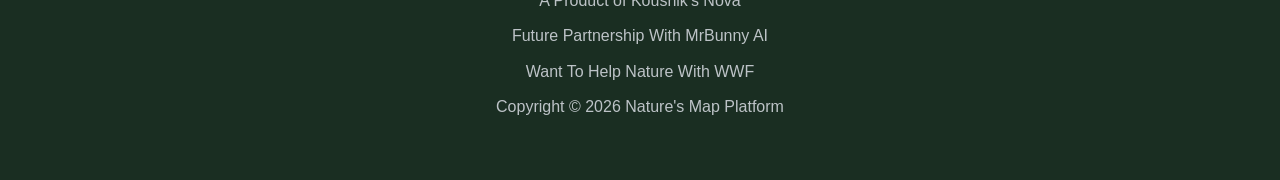
==== commit 685d6f40: "Fix padding style in biomes section div" ====
--- a/index.html
+++ b/index.html
@@ -51,7 +51,7 @@
         </div>
     </div>
     <div class="biomes-section" id="biomes">
-        <div class="sectioon" style="padding: 0 0 10px 0;"></div>
+        <div class="sectioon" style="padding: 0 0 0px 0;"></div>
             <h2>Explore the Biomes</h2>
             <p>Learn about the different ecosystems that make up our planet and the animals that call them home.</p>
     </div>
